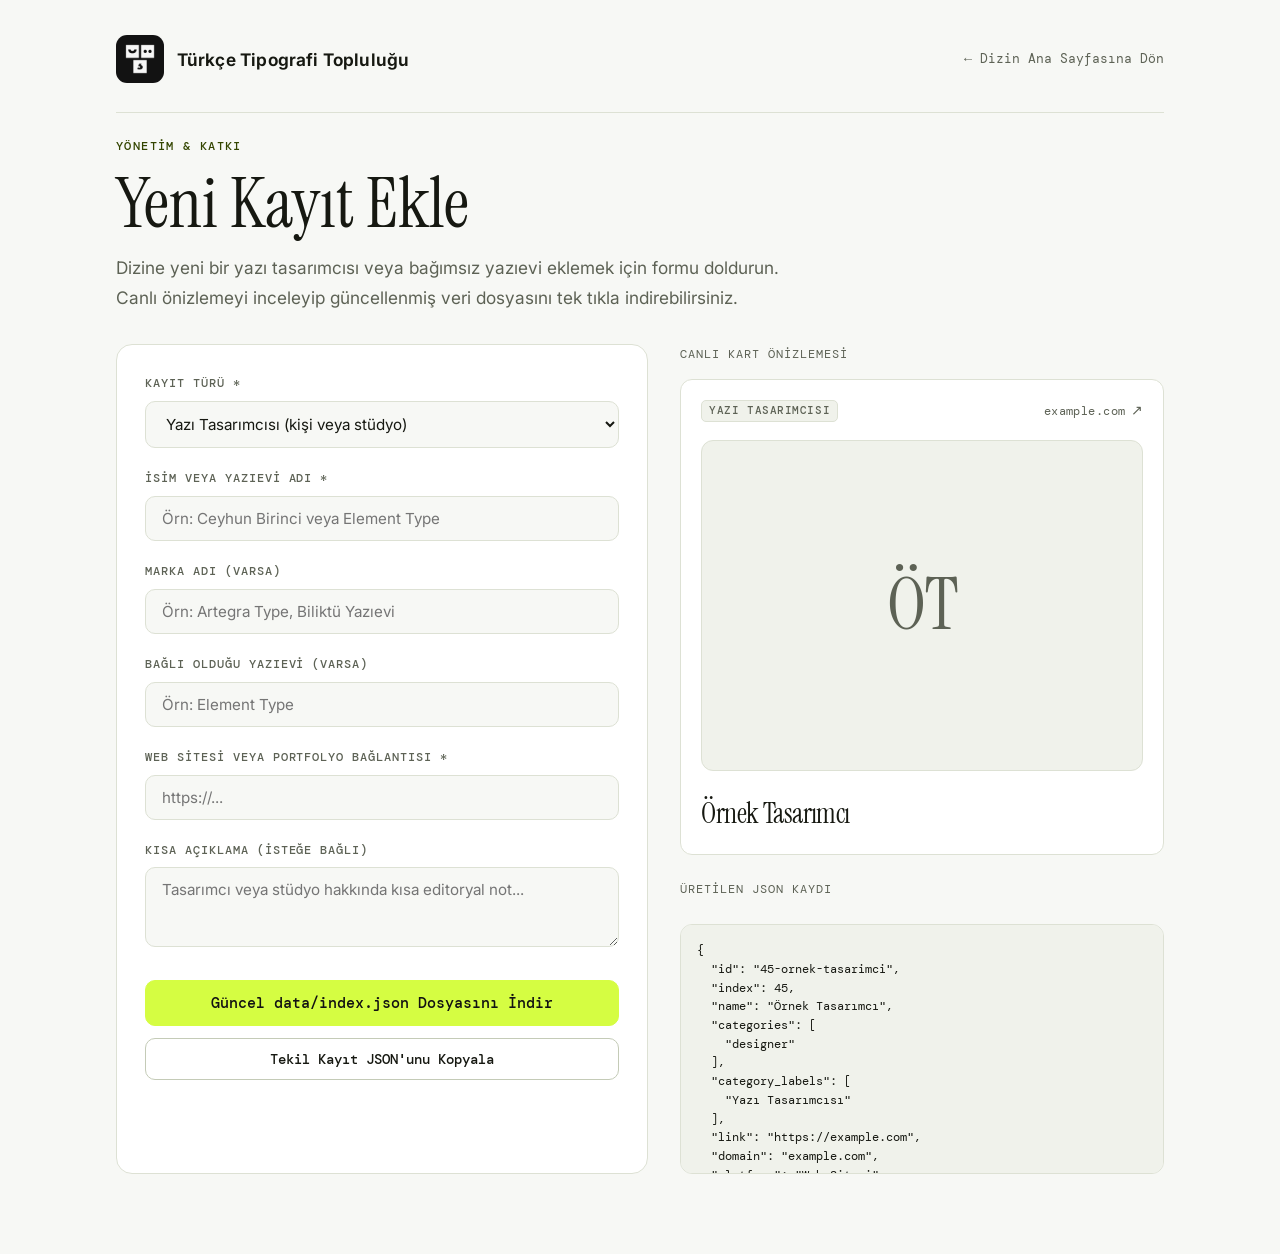
==== ekle.html @ 15966f20 "perf: google fonts @import kaldırılıp html head içine paralel link stylesheet olarak eklendi" ====
<!DOCTYPE html>
<html lang="tr">
<head>
  <meta charset="utf-8">
  <meta name="viewport" content="width=device-width, initial-scale=1">
  <title>Yeni Kayıt Ekle — Yazı Tasarımcıları ve Yazıevleri</title>
  <link rel="icon" type="image/png" href="logo.png">
  <link rel="preconnect" href="https://fonts.googleapis.com">
  <link rel="preconnect" href="https://fonts.gstatic.com" crossorigin>
  <link rel="stylesheet" href="https://fonts.googleapis.com/css2?family=DM+Mono:ital,wght@0,300;0,400;0,500;1,400&family=Instrument+Serif:ital@0;1&family=Inter:wght@400;500;600;700&display=swap">
  <link rel="stylesheet" href="style.css">

  <script>
    (() => {
      const savedTheme = localStorage.getItem('tipografi-index-theme') || localStorage.getItem('tipografi-archive-theme');
      const systemTheme = window.matchMedia('(prefers-color-scheme: dark)').matches ? 'dark' : 'light';
      document.documentElement.setAttribute('data-theme', savedTheme || systemTheme);
    })();
  </script>

  <style>
    .admin-grid {
      display: grid;
      grid-template-columns: 1.1fr 1fr;
      gap: 2rem;
      margin-top: 1.5rem;
    }
    .admin-form-card {
      border: 1px solid var(--line);
      border-radius: 16px;
      background: var(--surface);
      padding: 1.75rem;
    }
    .admin-form-group {
      margin-bottom: 1.25rem;
    }
    .admin-form-group label {
      display: block;
      font-family: "DM Mono", monospace;
      font-size: .76rem;
      color: var(--muted);
      text-transform: uppercase;
      letter-spacing: .08em;
      margin-bottom: .45rem;
      font-weight: 500;
    }
    .admin-input, .admin-textarea, .admin-select {
      width: 100%;
      border: 1px solid var(--line);
      border-radius: 10px;
      background: var(--paper);
      color: var(--ink);
      font-family: inherit;
      font-size: .95rem;
      padding: .75rem 1rem;
      outline: none;
      transition: border-color 140ms ease;
    }
    .admin-input:focus, .admin-textarea:focus, .admin-select:focus {
      border: 2px solid var(--focus);
    }
    .admin-textarea {
      resize: vertical;
      min-height: 80px;
    }
    .admin-btn-group {
      display: flex;
      flex-direction: column;
      gap: .75rem;
      margin-top: 1.5rem;
    }
    .admin-btn-primary {
      height: 46px;
      border: 1px solid var(--accent);
      border-radius: 10px;
      background: var(--accent);
      color: var(--on-accent);
      font-family: "DM Mono", monospace;
      font-size: .92rem;
      font-weight: 500;
      cursor: pointer;
      transition: background-color 120ms ease;
      display: inline-flex;
      align-items: center;
      justify-content: center;
      gap: .5rem;
    }
    .admin-btn-primary:hover {
      background: var(--accent-hover);
    }
    .admin-btn-secondary {
      height: 42px;
      border: 1px solid var(--line-strong);
      border-radius: 10px;
      background: var(--surface);
      color: var(--ink);
      font-family: "DM Mono", monospace;
      font-size: .86rem;
      font-weight: 500;
      cursor: pointer;
      display: inline-flex;
      align-items: center;
      justify-content: center;
      gap: .5rem;
      transition: background-color 120ms ease, border-color 120ms ease;
    }
    .admin-btn-secondary:hover {
      background: var(--surface-subtle);
      border-color: var(--focus);
    }
    .preview-wrapper {
      position: sticky;
      top: 2rem;
    }
    .preview-header {
      font-family: "DM Mono", monospace;
      font-size: .78rem;
      color: var(--muted);
      letter-spacing: .08em;
      text-transform: uppercase;
      margin-bottom: .85rem;
    }
    .json-output-box {
      margin-top: 1.5rem;
      border: 1px solid var(--line);
      border-radius: 12px;
      background: var(--surface-subtle);
      padding: 1rem;
      font-family: "DM Mono", monospace;
      font-size: .78rem;
      line-height: 1.5;
      overflow-x: auto;
      max-height: 250px;
      white-space: pre;
    }
    .notification {
      padding: .75rem 1rem;
      border-radius: 10px;
      background: var(--info-bg);
      color: var(--info-ink);
      font-family: "DM Mono", monospace;
      font-size: .82rem;
      margin-top: 1rem;
      display: none;
    }
    .admin-error-tip {
      color: var(--danger);
      background: var(--danger-bg);
      border: 1px solid var(--danger-border);
      border-radius: 8px;
      padding: .65rem .85rem;
      font-family: "Inter", sans-serif;
      font-size: .84rem;
      line-height: 1.5;
      margin-top: .5rem;
      display: none;
    }
    @media (max-width: 820px) {
      .admin-grid {
        grid-template-columns: 1fr;
      }
      .preview-wrapper {
        position: static;
      }
    }
  </style>
</head>
<body>
  <div class="archive-container">
    <!-- Header -->
    <header class="archive-brand-header">
      <div class="brand-identity">
        <a href="./" class="brand-logo-link">
          <img class="brand-logo" src="logo.png" alt="Logo" width="48" height="48">
        </a>
        <div>
          <div class="brand-name">Türkçe Tipografi Topluluğu</div>
        </div>
      </div>
      <nav class="brand-links">
        <a href="./">← Dizin Ana Sayfasına Dön</a>
      </nav>
    </header>

    <hr class="hero-rule">

    <main>
      <header class="hero-header">
        <span class="hero-eyebrow">YÖNETİM &amp; KATKI</span>
        <h1>Yeni Kayıt Ekle</h1>
        <p class="hero-copy">
          Dizine yeni bir yazı tasarımcısı veya bağımsız yazıevi eklemek için formu doldurun. Canlı önizlemeyi inceleyip güncellenmiş veri dosyasını tek tıkla indirebilirsiniz.
        </p>
      </header>

      <div class="admin-grid">
        <!-- Form -->
        <div class="admin-form-card">
          <form id="add-form" onsubmit="event.preventDefault();">
            <div class="admin-form-group">
              <label for="f-category">Kayıt Türü *</label>
              <select id="f-category" class="admin-select">
                <option value="designer" selected>Yazı Tasarımcısı (kişi veya stüdyo)</option>
                <option value="foundry">Yazıevi (en az iki kişilik kurumsal yapı)</option>
              </select>
            </div>

            <div class="admin-form-group">
              <label for="f-name">İsim veya Yazıevi Adı *</label>
              <input type="text" id="f-name" class="admin-input" placeholder="Örn: Ceyhun Birinci veya Element Type" required>
            </div>

            <!-- Yazı Tasarımcısı Özel Alanları -->
            <div id="designer-fields">
              <div class="admin-form-group">
                <label for="f-brand">Marka Adı (varsa)</label>
                <input type="text" id="f-brand" class="admin-input" placeholder="Örn: Artegra Type, Biliktü Yazıevi">
              </div>

              <div class="admin-form-group">
                <label for="f-affiliation">Bağlı Olduğu Yazıevi (varsa)</label>
                <input type="text" id="f-affiliation" class="admin-input" placeholder="Örn: Element Type">
              </div>
            </div>

            <!-- Yazıevi Özel Alanları -->
            <div id="foundry-fields" style="display: none;">
              <div class="admin-form-group">
                <label for="f-members">Üyeler (virgülle ayırın, en az 2 kişi) *</label>
                <input type="text" id="f-members" class="admin-input" placeholder="Örn: İbrahim Kaçtıoğlu, Doğukan Karapınar">
                <div id="members-error" class="admin-error-tip">
                  ⚠ Tek kişilik bir çalışma markası yazıevi sayılmaz. Tür olarak Yazı Tasarımcısı seçip markayı marka alanına yazın.
                </div>
              </div>
            </div>

            <div class="admin-form-group">
              <label for="f-link">Web Sitesi veya Portfolyo Bağlantısı *</label>
              <input type="url" id="f-link" class="admin-input" placeholder="https://..." required>
            </div>

            <div class="admin-form-group">
              <label for="f-desc">Kısa Açıklama (İsteğe bağlı)</label>
              <textarea id="f-desc" class="admin-textarea" placeholder="Tasarımcı veya stüdyo hakkında kısa editoryal not..."></textarea>
            </div>

            <div class="admin-btn-group">
              <button type="button" id="btn-download-json" class="admin-btn-primary">
                <span>Güncel data/index.json Dosyasını İndir</span>
              </button>
              <button type="button" id="btn-copy-entry" class="admin-btn-secondary">
                <span>Tekil Kayıt JSON'unu Kopyala</span>
              </button>
            </div>

            <div id="notif" class="notification"></div>
          </form>
        </div>

        <!-- Live Preview -->
        <div class="preview-wrapper">
          <div class="preview-header">Canlı Kart Önizlemesi</div>
          <div id="card-preview">
            <!-- Dynamic Preview Card -->
          </div>

          <div class="preview-header" style="margin-top: 1.5rem;">Üretilen JSON Kaydı</div>
          <div id="json-preview" class="json-output-box"></div>
        </div>
      </div>
    </main>
  </div>

  <script>
    let existingData = null;

    async function init() {
      try {
        const res = await fetch('./data/index.json');
        if (res.ok) existingData = await res.json();
      } catch (e) {
        console.warn('data/index.json yerel yüklenemedi:', e);
      }
      handleTypeChange();
      updatePreview();
    }

    function handleTypeChange() {
      const type = document.getElementById('f-category').value;
      const designerFields = document.getElementById('designer-fields');
      const foundryFields = document.getElementById('foundry-fields');

      if (type === 'foundry') {
        designerFields.style.display = 'none';
        foundryFields.style.display = 'block';
      } else {
        designerFields.style.display = 'block';
        foundryFields.style.display = 'none';
      }
    }

    function getMonogram(name) {
      if (!name) return "TT";
      const parts = name.replace(/\(.*?\)/g, "").trim().split(/\s+/).filter(Boolean);
      if (parts.length >= 2) {
        return (parts[0][0] + parts[parts.length - 1][0]).toLocaleUpperCase("tr-TR");
      }
      return name.slice(0, 2).toLocaleUpperCase("tr-TR");
    }

    function detectPlatform(url) {
      if (!url) return "Web Sitesi";
      const u = url.toLowerCase();
      if (u.includes("myfonts.com")) return "MyFonts";
      if (u.includes("behance.net")) return "Behance";
      if (u.includes("creativemarket.com")) return "Creative Market";
      if (u.includes("fonts.google.com")) return "Google Fonts";
      if (u.includes("gmk.org.tr")) return "GMK Sergi";
      return "Web Sitesi";
    }

    function getDomain(url) {
      try {
        const u = new URL(url.startsWith('http') ? url : 'https://' + url);
        return u.hostname.replace('www.', '');
      } catch (e) {
        return url || '';
      }
    }

    function slugify(text) {
      const trMap = { "ı": "i", "İ": "i", "ğ": "g", "Ğ": "g", "ü": "u", "Ü": "u", "ş": "s", "Ş": "s", "ö": "o", "Ö": "o", "ç": "c", "Ç": "c" };
      let t = text || "";
      for (const [k, v] of Object.entries(trMap)) t = t.replaceAll(k, v);
      return t.toLowerCase().trim().replace(/[^a-z0-9]+/g, "-").replace(/^-+|-+$/g, "");
    }

    function buildCurrentEntry() {
      const name = document.getElementById('f-name').value.trim() || "Örnek Tasarımcı";
      const link = document.getElementById('f-link').value.trim() || "https://example.com";
      const catVal = document.getElementById('f-category').value;
      const desc = document.getElementById('f-desc').value.trim();

      const isFoundry = (catVal === "foundry");
      let brand = null;
      let members = null;
      let affiliation = null;

      const membersErrorEl = document.getElementById('members-error');

      if (isFoundry) {
        const rawMembers = document.getElementById('f-members').value;
        const membersList = rawMembers.split(',').map(m => m.trim()).filter(Boolean);
        if (membersList.length >= 2) {
          members = membersList;
          if (membersErrorEl) membersErrorEl.style.display = 'none';
        } else {
          members = membersList.length > 0 ? membersList : ["Kurucu 1", "Kurucu 2"];
          if (membersErrorEl && rawMembers.trim()) {
            membersErrorEl.style.display = 'block';
          } else if (membersErrorEl) {
            membersErrorEl.style.display = 'none';
          }
        }
      } else {
        if (membersErrorEl) membersErrorEl.style.display = 'none';
        const brandVal = document.getElementById('f-brand').value.trim();
        const affVal = document.getElementById('f-affiliation').value.trim();
        brand = brandVal || null;
        affiliation = affVal || null;
      }

      const maxIndex = existingData && existingData.items && existingData.items.length > 0
        ? Math.max(...existingData.items.map(it => it.index || 0))
        : 44;
      const nextIndex = maxIndex + 1;
      const slug = slugify(name);

      return {
        id: `${String(nextIndex).padStart(2, '0')}-${slug}`,
        index: nextIndex,
        name: name,
        categories: isFoundry ? ["foundry"] : ["designer"],
        category_labels: isFoundry ? ["Yazıevi"] : ["Yazı Tasarımcısı"],
        link: link.startsWith('http') ? link : (link ? 'https://' + link : ''),
        domain: getDomain(link),
        platform: detectPlatform(link),
        description: desc,
        image: null,
        dropmark_id: null,
        brand: brand,
        members: members,
        affiliation: affiliation
      };
    }

    function updatePreview() {
      const entry = buildCurrentEntry();
      const monogram = getMonogram(entry.name);

      const isFoundry = entry.categories && entry.categories.includes("foundry");
      const badgeHtml = isFoundry
        ? `<span class="badge badge-foundry">Yazıevi</span>`
        : `<span class="badge badge-designer">Yazı Tasarımcısı</span>`;

      let identityLineHtml = '';
      if (isFoundry && Array.isArray(entry.members) && entry.members.length > 0) {
        identityLineHtml = `
          <div class="identity-line">
            <span class="identity-label">Ekip</span>
            <span class="identity-val">${entry.members.join(' · ')}</span>
          </div>
        `;
      } else if (entry.brand) {
        identityLineHtml = `
          <div class="identity-line">
            <span class="identity-label">Marka</span>
            <span class="identity-val">${entry.brand}</span>
          </div>
        `;
      } else if (entry.affiliation) {
        identityLineHtml = `
          <div class="identity-line">
            <span class="identity-label">Yazıevi</span>
            <span class="identity-val">${entry.affiliation}</span>
          </div>
        `;
      }

      document.getElementById('card-preview').innerHTML = `
        <article class="vitrin-item" style="border: 1px solid var(--line); border-radius: 12px; padding: 1.25rem; background: var(--surface);">
          <div class="vitrin-meta">
            <div class="vitrin-badges">${badgeHtml}</div>
            <div class="vitrin-domain">
              <span>${entry.domain}</span>
              <span class="arrow-icon">↗</span>
            </div>
          </div>
          <div class="vitrin-media no-img" style="aspect-ratio: 4/3; margin: .5rem 0;">
            <span class="vitrin-fallback" style="display:flex;">${monogram}</span>
          </div>
          <h3 class="vitrin-title" style="margin: .5rem 0 .25rem;">
            <a class="vitrin-card-link" href="${entry.link}" target="_blank" rel="noopener noreferrer">${entry.name}</a>
          </h3>
          ${identityLineHtml}
        </article>
      `;

      document.getElementById('json-preview').textContent = JSON.stringify(entry, null, 2);
    }

    // Event listeners
    document.getElementById('f-category').addEventListener('change', () => {
      handleTypeChange();
      updatePreview();
    });

    ['f-name', 'f-brand', 'f-affiliation', 'f-members', 'f-link', 'f-desc'].forEach(id => {
      const el = document.getElementById(id);
      if (el) {
        el.addEventListener('input', updatePreview);
        el.addEventListener('change', updatePreview);
      }
    });

    // Copy single JSON
    document.getElementById('btn-copy-entry').addEventListener('click', () => {
      const entry = buildCurrentEntry();
      navigator.clipboard.writeText(JSON.stringify(entry, null, 2)).then(() => {
        showNotif("✓ Tekil JSON kaydı panoya kopyalandı!");
      });
    });

    // Download updated data/index.json
    document.getElementById('btn-download-json').addEventListener('click', () => {
      const newEntry = buildCurrentEntry();
      let fullData = existingData ? JSON.parse(JSON.stringify(existingData)) : {
        title: "Yazı Tasarımcıları ve Yazıevleri — Türkiye",
        subtitle: "Türkiye'den yazı tasarımcılarını, bağımsız yazıevlerini ve özgün yazı tasarımı üreticilerini bir araya getiren açık bir dizin.",
        updated_at: new Date().toISOString().slice(0, 10),
        total_count: 0,
        designers_count: 0,
        foundries_count: 0,
        items: []
      };

      fullData.items.push(newEntry);
      fullData.total_count = fullData.items.length;
      fullData.designers_count = fullData.items.filter(it => it.categories && it.categories.includes('designer')).length;
      fullData.foundries_count = fullData.items.filter(it => it.categories && it.categories.includes('foundry')).length;
      fullData.updated_at = new Date().toISOString().slice(0, 10);

      const blob = new Blob([JSON.stringify(fullData, null, 2)], { type: "application/json" });
      const a = document.createElement("a");
      a.href = URL.createObjectURL(blob);
      a.download = "index.json";
      document.body.appendChild(a);
      a.click();
      document.body.removeChild(a);

      showNotif("✓ 'index.json' indirildi! Dosyayı projedeki 'data/' klasörünün içine taşıyın ve GitHub Desktop'tan Push edin.");
    });

    function showNotif(msg) {
      const el = document.getElementById('notif');
      el.textContent = msg;
      el.style.display = 'block';
      setTimeout(() => { el.style.display = 'none'; }, 6000);
    }

    init();
  </script>
</body>
</html>
---- style.css ----
/* ==========================================================================
   1. Brand Layer: Tokens & Color Schemes (LOCKED)
   ========================================================================== */

:root {
  --scheme: light;
  --sticky-offset: 0px;
  --paper: #F7F8F5;
  --surface: #FFFFFF;
  --surface-subtle: #F0F2EB;
  --ink: #161811;
  --muted: #5D6255;
  --placeholder: #5D6255;
  --line: #DDE1D4;
  --line-strong: #C4CBB7;
  --accent: #D5FD42;
  --accent-hover: #C7EE35;
  --accent-soft: #EFF8CF;
  --accent-soft-ink: #334500;
  --link: #334500;
  --link-hover: #243400;
  --on-accent: #121212;
  --focus: #334500;
  --focus-ring: #334500;
  --info-bg: #EFF8CF;
  --info-ink: #161811;
  --success: #245C37;
  --success-bg: #EAF4E4;
  --success-border: #C5D8B8;
  --danger: #8A261E;
  --danger-bg: #FBEDEA;
  --danger-border: #E6C1BA;
  --disabled-bg: #ECEEE7;
  --disabled-ink: #5D6255;
}

:root[data-theme="dark"] {
  --scheme: dark;
  --paper: #121212;
  --surface: #1B1B1B;
  --surface-subtle: #252525;
  --ink: #F5F5F0;
  --muted: #A3A3A3;
  --placeholder: #A3A3A3;
  --line: #333333;
  --line-strong: #4A4A4A;
  --accent: #D5FD42;
  --accent-hover: #C7EE35;
  --accent-soft: #30391A;
  --accent-soft-ink: #D5FD42;
  --link: #D5FD42;
  --link-hover: #C7EE35;
  --on-accent: #121212;
  --focus: #D5FD42;
  --focus-ring: #D5FD42;
  --info-bg: #202619;
  --info-ink: #F5F5F0;
  --success: #B5E48A;
  --success-bg: #25331B;
  --success-border: #455C2A;
  --danger: #FFAAA3;
  --danger-bg: #3A211F;
  --danger-border: #70403C;
  --disabled-bg: #262626;
  --disabled-ink: #A3A3A3;
}

*, *::before, *::after {
  box-sizing: border-box;
}

html {
  color-scheme: var(--scheme);
  scroll-behavior: smooth;
}

body {
  margin: 0;
  padding: 0;
  background: var(--paper);
  color: var(--ink);
  font-family: "Inter", -apple-system, BlinkMacSystemFont, "Segoe UI", Roboto, sans-serif;
  line-height: 1.7;
  -webkit-font-smoothing: antialiased;
}

/* Base Container (default / ekle.html) */
.archive-container {
  max-width: 1120px;
  margin: 0 auto;
  padding: 2.2rem 2.25rem 5rem;
}

/* Expanded Container for Directory Site (1320px) */
body.page-dizin .archive-container {
  max-width: 1320px;
  padding: 2rem 2rem 5rem;
}

/* Typography Defaults */
h1, h2, h3, h4 {
  color: var(--ink);
  font-family: "Instrument Serif", Georgia, serif;
  font-weight: 400;
  letter-spacing: -0.02em;
  font-variant-ligatures: common-ligatures contextual;
  -webkit-font-variant-ligatures: common-ligatures contextual;
  font-feature-settings: "liga" 1, "dlig" 1, "locl" 0;
  -webkit-font-feature-settings: "liga" 1, "dlig" 1, "locl" 0;
}

p {
  margin: 0 0 1rem;
  color: var(--ink);
  line-height: 1.7;
}

a {
  color: var(--link);
  text-decoration: underline;
  text-underline-offset: 3px;
  transition: color 140ms ease;
}

a:hover {
  color: var(--link-hover);
}

a:focus-visible, button:focus-visible, input:focus-visible, select:focus-visible {
  outline: 2px solid var(--focus);
  outline-offset: 2px;
}

/* Accessible Skip Links */
.skip-links {
  position: absolute;
  top: 1rem;
  left: 1rem;
  z-index: 1000;
  display: flex;
  gap: .5rem;
  pointer-events: none;
}

.skip-link {
  position: absolute;
  top: -200px;
  left: 0;
  pointer-events: auto;
  padding: .6rem 1.2rem;
  background: var(--ink);
  color: var(--paper);
  font-family: "DM Mono", monospace;
  font-size: .88rem;
  font-weight: 500;
  text-decoration: none;
  border-radius: 8px;
  white-space: nowrap;
  box-shadow: 0 4px 12px rgba(0, 0, 0, .15);
}

.skip-link:focus,
.skip-link:focus-visible,
.skip-links:focus-within .skip-link {
  position: static;
}

.skip-link:focus,
.skip-link:focus-visible {
  outline: 2px solid var(--focus);
  outline-offset: 2px;
}

/* Search Highlights */
mark.search-hit {
  border-radius: 3px;
  background: var(--accent-soft);
  color: var(--accent-soft-ink);
  padding: 0 .12em;
}

/* Divider */
.hero-rule {
  border: 0;
  border-top: 1px solid var(--line);
  margin: 1.5rem 0;
}

/* ==========================================================================
   2. Shared Brand Header & Footer
   ========================================================================== */

.archive-brand-header {
  display: flex;
  align-items: center;
  justify-content: space-between;
  gap: 1.25rem;
  min-height: 48px;
  margin-bottom: .5rem;
}

.brand-identity {
  display: flex;
  align-items: center;
  gap: .8rem;
  min-width: 0;
}

.brand-logo-link {
  display: block;
  text-decoration: none;
}

.brand-logo {
  display: block;
  flex: 0 0 48px;
  width: 48px;
  height: 48px;
  border-radius: 11px;
  background: var(--surface-subtle);
  object-fit: cover;
  transition: opacity 140ms ease;
}

.brand-logo:hover {
  opacity: .88;
}

.brand-name {
  font-size: 1.08rem;
  font-weight: 650;
  letter-spacing: .01em;
  color: var(--ink);
}

.brand-links {
  display: flex;
  align-items: center;
  gap: .5rem;
  color: var(--muted);
  font-family: "DM Mono", monospace;
  font-size: .84rem;
  white-space: nowrap;
}

.brand-links a {
  text-decoration: none;
  color: var(--muted);
}

.brand-links a:hover {
  color: var(--link);
}

.theme-toggle-btn {
  display: grid;
  place-items: center;
  width: 40px;
  height: 40px;
  padding: 0;
  border: 0;
  border-radius: 50%;
  background: transparent;
  color: var(--link);
  cursor: pointer;
  transition: background-color 150ms ease;
}

.theme-toggle-btn:hover {
  background: var(--surface-subtle);
}

.theme-toggle-btn svg {
  width: 20px;
  height: 20px;
  stroke: currentColor;
}

/* Footer */
.archive-footer {
  font-family: "DM Mono", monospace;
  margin-top: 3rem;
  border-top: 1px solid var(--line);
  padding: 1.25rem 0 .2rem;
  color: var(--muted);
  font-size: .82rem;
  line-height: 1.55;
}

.footer-content {
  display: flex;
  flex-direction: column;
  gap: .5rem;
}

.footer-top-row {
  display: flex;
  align-items: center;
  justify-content: space-between;
  gap: 1rem 1.5rem;
}

.footer-name {
  color: var(--ink);
  font-weight: 500;
}

.footer-bottom-row {
  display: flex;
  align-items: baseline;
  justify-content: space-between;
  gap: 1rem 1.5rem;
  flex-wrap: wrap;
}

.footer-credit {
  color: var(--muted);
  font-size: .78rem;
  line-height: 1.5;
}

.footer-credit a {
  color: var(--muted);
  text-decoration: none;
}

.footer-credit a:hover {
  color: var(--link);
  text-decoration: underline;
}

.footer-actions {
  display: flex;
  align-items: baseline;
  justify-content: flex-end;
  gap: .5rem;
  font-size: .78rem;
  line-height: 1.5;
}

.footer-actions a {
  font-family: "DM Mono", monospace;
  color: var(--link);
  font-size: .78rem;
  font-weight: 400;
  text-decoration: none;
}

.footer-actions a:hover {
  text-decoration: underline;
}

.footer-actions span {
  color: var(--muted);
  font-size: .78rem;
}

.footer-social {
  display: flex;
  align-items: center;
  gap: .85rem;
}

.footer-social a {
  display: inline-flex;
  width: 1.2rem;
  height: 1.2rem;
  align-items: center;
  justify-content: center;
  color: var(--muted);
  border-radius: 4px;
  text-decoration: none;
  transition: color 120ms ease;
}

.footer-social a:hover {
  color: var(--link);
}

.footer-social svg {
  display: block;
  width: 100%;
  height: 100%;
}

.footer-social .icon-fill {
  fill: currentColor;
}

.footer-social .icon-stroke {
  fill: none;
  stroke: currentColor;
  stroke-linecap: round;
  stroke-linejoin: round;
  stroke-width: 2;
}

/* ==========================================================================
   3. Directory Product Layer: Compact Hero (Künye)
   ========================================================================== */

.dizin-hero {
  display: flex;
  flex-direction: column;
  margin: .4rem 0 1.8rem;
}

.dizin-hero-top {
  display: flex;
  align-items: flex-end;
  justify-content: space-between;
  gap: 2rem;
}

.dizin-hero-title-area {
  max-width: 820px;
}

.dizin-hero-action-area {
  flex-shrink: 0;
  display: flex;
  align-items: flex-end;
}

.hero-eyebrow {
  font-family: "DM Mono", monospace;
  color: var(--muted);
  font-size: .72rem;
  font-weight: 500;
  letter-spacing: .12em;
  text-transform: uppercase;
  display: block;
  margin-bottom: .5rem;
}

.dizin-h1 {
  font-size: clamp(2.2rem, 4.2vw, 3.6rem);
  line-height: 1.05;
  margin: 0;
  letter-spacing: normal;
}

.dizin-h1 .title-line1 {
  display: block;
}

.dizin-h1 .title-line2 {
  display: inline-block;
  color: var(--ink);
}

.dizin-hero-bottom {
  display: flex;
  align-items: last baseline;
  justify-content: space-between;
  gap: 2rem;
  margin-top: .7rem;
}

.dizin-hero-copy {
  max-width: 60ch;
  margin: 0;
  color: var(--muted);
  font-size: 1.02rem;
  line-height: 1.65;
}

.hero-cta-btn {
  display: inline-flex;
  align-items: center;
  gap: .45rem;
  height: 44px;
  padding: 0 1.35rem;
  border: 1px solid var(--accent);
  border-radius: 12px;
  background: var(--accent);
  color: var(--on-accent);
  font-family: "DM Mono", monospace;
  font-size: .88rem;
  font-weight: 500;
  letter-spacing: .02em;
  text-decoration: none;
  cursor: pointer;
  white-space: nowrap;
  transition: background-color 140ms ease, border-color 140ms ease;
  user-select: none;
}

.hero-cta-btn:hover {
  background: var(--accent-hover);
  border-color: var(--accent-hover);
  color: var(--on-accent);
}

.hero-cta-btn .cta-arrow {
  font-size: .95rem;
  line-height: 1;
}

.hero-updated-at {
  font-family: "DM Mono", monospace;
  font-size: .76rem;
  line-height: 1.65;
  color: var(--muted);
  letter-spacing: .03em;
  white-space: nowrap;
  flex-shrink: 0;
}

/* ==========================================================================
   4. Sticky Toolbar & Segmented Controls
   ========================================================================== */

.dizin-toolbar-wrapper {
  position: sticky;
  top: 0;
  z-index: 45;
  background: var(--paper);
  transition: border-color 140ms ease, box-shadow 140ms ease;
  margin: 0 0 1.25rem;
}

.dizin-toolbar-wrapper.is-stuck {
  border-bottom: 1px solid var(--line);
}

.dizin-toolbar {
  width: 100%;
}

.toolbar-inner {
  display: flex;
  align-items: center;
  gap: .75rem;
  padding: .85rem 0;
}

/* Wide Search */
.toolbar-search {
  position: relative;
  flex: 1 1 320px;
  min-width: 180px;
  display: flex;
  align-items: center;
  height: 46px;
  border: 1px solid var(--line);
  border-radius: 12px;
  background: var(--surface);
  transition: border-color 140ms ease;
}

.toolbar-search:focus-within {
  border: 2px solid var(--focus);
}

.toolbar-search .search-icon {
  position: absolute;
  left: 14px;
  pointer-events: none;
  color: var(--muted);
}

.toolbar-search-input {
  width: 100%;
  height: 100%;
  border: 0;
  border-radius: 12px;
  background: transparent;
  color: var(--ink);
  font-family: inherit;
  font-size: .94rem;
  padding: 0 2.2rem 0 2.5rem;
  outline: none;
  scroll-margin-top: 16px;
}

.toolbar-search-input::placeholder {
  color: var(--placeholder);
  opacity: 1;
}

.toolbar-search-clear {
  position: absolute;
  right: 8px;
  display: none;
  align-items: center;
  justify-content: center;
  width: 26px;
  height: 26px;
  border: 0;
  border-radius: 50%;
  background: var(--surface-subtle);
  color: var(--muted);
  font-size: 1.1rem;
  cursor: pointer;
  line-height: 1;
}

.toolbar-search-clear:hover {
  color: var(--ink);
}

/* Segmented Category Control */
.segmented-control {
  display: inline-flex;
  align-items: center;
  padding: 3px;
  border: 1px solid var(--line);
  border-radius: 12px;
  background: var(--surface);
  gap: 2px;
  flex-shrink: 0;
}

.segment-btn {
  height: 38px;
  padding: 0 .9rem;
  border: 0;
  border-radius: 9px;
  background: transparent;
  color: var(--muted);
  font-family: "DM Mono", monospace;
  font-size: .82rem;
  cursor: pointer;
  display: inline-flex;
  align-items: center;
  gap: .4rem;
  transition: background-color 140ms ease, color 140ms ease;
  user-select: none;
  white-space: nowrap;
}

.segment-btn:hover {
  color: var(--ink);
  background: var(--surface-subtle);
}

/* Active Segment uses --ink background and --paper text (NOT LIME) */
.segment-btn.active {
  background: var(--ink);
  color: var(--paper);
  font-weight: 500;
}

.seg-count {
  font-size: .74rem;
}

.seg-label-full {
  display: inline;
}

.seg-label-short {
  display: none;
}

/* Sort Dropdown */
.toolbar-sort {
  position: relative;
  height: 46px;
  border: 1px solid var(--line);
  border-radius: 12px;
  background: var(--surface);
  display: inline-flex;
  align-items: center;
  flex-shrink: 0;
  transition: border-color 140ms ease;
}

.toolbar-sort:focus-within {
  border: 2px solid var(--focus);
}

.toolbar-sort-select {
  height: 100%;
  border: 0;
  border-radius: 12px;
  background: transparent;
  color: var(--ink);
  font-family: "DM Mono", monospace;
  font-size: .82rem;
  padding: 0 2rem 0 .95rem;
  appearance: none;
  -webkit-appearance: none;
  outline: none;
  cursor: pointer;
}

.sort-chevron {
  position: absolute;
  right: 10px;
  top: 50%;
  transform: translateY(-50%);
  pointer-events: none;
  color: var(--muted);
  display: flex;
  align-items: center;
}

/* View Switcher */
.toolbar-view {
  display: inline-flex;
  align-items: center;
  border: 1px solid var(--line);
  border-radius: 12px;
  background: var(--surface);
  padding: 3px;
  gap: 2px;
  flex-shrink: 0;
  height: 46px;
}

.view-btn {
  height: 38px;
  padding: 0 .75rem;
  border: 0;
  border-radius: 9px;
  background: transparent;
  color: var(--muted);
  font-family: "DM Mono", monospace;
  font-size: .8rem;
  cursor: pointer;
  display: inline-flex;
  align-items: center;
  gap: .35rem;
  transition: background-color 140ms ease, color 140ms ease;
  user-select: none;
}

.view-btn svg {
  stroke: currentColor;
}

.view-btn:hover {
  color: var(--ink);
}

.view-btn.active {
  background: var(--surface-subtle);
  color: var(--ink);
  font-weight: 500;
}

/* Mobile Letter Strip (Hidden on Desktop) */
.mobile-letter-strip {
  display: none;
  overflow-x: auto;
  -webkit-overflow-scrolling: touch;
  white-space: nowrap;
  gap: .3rem;
  padding: .4rem 0 .2rem;
  border-top: 1px solid var(--line);
}

.mobile-letter-strip::-webkit-scrollbar {
  display: none;
}

.strip-letter-btn {
  min-width: 28px;
  height: 28px;
  padding: 0 .4rem;
  border-radius: 6px;
  border: 1px solid var(--line);
  background: var(--surface);
  color: var(--muted);
  font-family: "DM Mono", monospace;
  font-size: .74rem;
  cursor: pointer;
  display: inline-flex;
  align-items: center;
  justify-content: center;
  transition: background-color 140ms ease, color 140ms ease;
}

.strip-letter-btn:hover {
  background: var(--surface-subtle);
  color: var(--ink);
}

.strip-letter-btn.active {
  background: var(--accent);
  color: var(--on-accent);
  border-color: var(--accent);
  font-weight: 700;
}

/* Sub-Bar: Result Summary & Overlap Notice */
.toolbar-sub-bar {
  display: flex;
  align-items: center;
  justify-content: space-between;
  gap: 1rem;
  padding: .35rem 0 .75rem;
  font-family: "DM Mono", monospace;
  font-size: .82rem;
  color: var(--muted);
  border-bottom: 1px solid var(--line);
  flex-wrap: wrap;
}

.result-summary strong {
  color: var(--ink);
  font-weight: 600;
}

/* ==========================================================================
   5. Directory Layout: Sticky Rail + Main Area
   ========================================================================== */

.dizin-body-wrapper {
  display: flex;
  align-items: flex-start;
  gap: 2.25rem;
  position: relative;
  margin-top: 1.5rem;
}

/* Sticky Letter Rail (>= 1100px) */
.letter-index-rail {
  flex: 0 0 36px;
  width: 36px;
  position: sticky;
  top: calc(var(--sticky-offset, 0px) + 16px);
  display: flex;
  flex-direction: column;
  align-items: center;
  gap: .25rem;
  z-index: 30;
  padding: .2rem 0;
  max-height: calc(100vh - var(--sticky-offset, 0px) - 32px);
  overflow-y: auto;
  scrollbar-width: none;
}

.letter-index-rail::-webkit-scrollbar {
  display: none;
}

.rail-letter-btn {
  width: 32px;
  height: 32px;
  border-radius: 50%;
  border: 0;
  background: transparent;
  color: var(--muted);
  font-family: "DM Mono", monospace;
  font-size: .78rem;
  font-weight: 500;
  cursor: pointer;
  display: flex;
  align-items: center;
  justify-content: center;
  transition: background-color 140ms ease, color 140ms ease;
  user-select: none;
}

.rail-letter-btn:hover {
  background: var(--surface-subtle);
  color: var(--ink);
}

/* Active letter gets lime circle */
.rail-letter-btn.active {
  background: var(--accent);
  color: var(--on-accent);
  font-weight: 700;
}

/* Main Directory Listing Area */
.dizin-main-area {
  flex: 1 1 auto;
  min-width: 0;
}

/* ==========================================================================
   6. Showcase View (Vitrin / Grid View)
   ========================================================================== */

.directory-container {
  scroll-margin-top: calc(var(--sticky-offset, 0px) + 16px);
  outline: none;
}

.directory-container.view-grid {
  display: grid;
  grid-template-columns: repeat(3, minmax(0, 1fr));
  gap: 2.5rem 1.65rem;
}

/* Letter Group Structure for Accessibility */
.letter-group {
  display: contents;
}

.letter-group-list {
  display: contents;
  list-style: none;
  margin: 0;
  padding: 0;
}

/* Letter Separator Card (occupies 1 grid cell, always starts on column 1) */
.letter-separator-card {
  grid-column: 1;
  aspect-ratio: 4 / 3;
  width: 100%;
  border: 1px solid var(--line);
  border-radius: 12px;
  background: var(--surface-subtle);
  display: flex;
  flex-direction: column;
  align-items: center;
  justify-content: center;
  text-align: center;
  padding: 1.5rem;
  user-select: none;
  scroll-margin-top: calc(var(--sticky-offset, 0px) + 16px);
}

.sep-letter {
  font-family: "Instrument Serif", Georgia, serif;
  font-size: 6.2rem;
  line-height: .88;
  margin: 0 0 .5rem;
  font-weight: 400;
  color: var(--ink);
}

.sep-count {
  font-family: "DM Mono", monospace;
  font-size: .78rem;
  color: var(--muted);
  text-transform: uppercase;
  letter-spacing: .08em;
}

/* Vitrin Item (Individual Showcase Unit on Paper) */
.vitrin-item {
  position: relative;
  display: flex;
  flex-direction: column;
  gap: .65rem;
  scroll-margin-top: calc(var(--sticky-offset, 0px) + 16px);
}

.vitrin-media {
  position: relative;
  aspect-ratio: 4 / 3;
  width: 100%;
  border: 1px solid var(--line);
  border-radius: 12px;
  background: var(--surface-subtle);
  overflow: hidden;
  transition: border-color 140ms ease;
}

.vitrin-media img {
  width: 100%;
  height: 100%;
  object-fit: cover;
  object-position: top;
  display: block;
  transition: transform 180ms ease;
}

.vitrin-item:hover .vitrin-media img {
  transform: scale(1.03);
}

.vitrin-item:hover .vitrin-media {
  border-color: var(--line-strong);
}

/* Fallback Monogram */
.vitrin-fallback {
  position: absolute;
  inset: 0;
  display: none;
  align-items: center;
  justify-content: center;
  font-family: "Instrument Serif", Georgia, serif;
  font-size: 4.5rem;
  color: var(--muted);
  user-select: none;
}

.vitrin-media.no-img img {
  display: none;
}

.vitrin-media.no-img .vitrin-fallback {
  display: flex;
}

/* Accessible focus ring on the image frame */
.vitrin-card-link:focus-visible ~ .vitrin-media,
.vitrin-item:has(.vitrin-card-link:focus-visible) .vitrin-media {
  outline: 2px solid var(--focus);
  outline-offset: 2px;
}

/* Vitrin Metadata Row */
.vitrin-meta {
  display: flex;
  align-items: center;
  justify-content: space-between;
  gap: .5rem;
  font-family: "DM Mono", monospace;
  font-size: .72rem;
  letter-spacing: .04em;
}

.vitrin-badges {
  display: flex;
  align-items: center;
  gap: .35rem;
  flex-wrap: wrap;
}

.badge {
  display: inline-block;
  font-family: "DM Mono", monospace;
  font-size: .68rem;
  font-weight: 500;
  letter-spacing: .05em;
  text-transform: uppercase;
  padding: .18rem .45rem;
  border-radius: 5px;
  line-height: 1.25;
}

.badge-designer {
  background: var(--surface-subtle);
  color: var(--muted);
  border: 1px solid var(--line);
}

.badge-foundry {
  background: var(--accent-soft);
  color: var(--accent-soft-ink);
  border: 1px solid transparent;
}

/* Title & Card-covering Link */
.vitrin-title {
  font-family: "Instrument Serif", Georgia, serif;
  font-size: 1.75rem;
  line-height: 1.15;
  margin: .1rem 0 0;
  font-weight: 400;
  color: var(--ink);
}

.vitrin-card-link {
  color: inherit;
  text-decoration: none;
}

/* Entire cell becomes clickable link */
.vitrin-card-link::after {
  content: "";
  position: absolute;
  inset: 0;
  z-index: 1;
}

.vitrin-item:hover .vitrin-title {
  color: var(--link);
  text-decoration: underline;
  text-underline-offset: 3px;
}

/* Identity Line (Ekip / Marka / Yazıevi) */
.identity-line {
  display: flex;
  align-items: baseline;
  gap: .45rem;
  line-height: 1.4;
  margin-top: -.25rem;
  flex-wrap: wrap;
}

.identity-label {
  font-family: "DM Mono", monospace;
  font-size: 0.68rem;
  text-transform: uppercase;
  letter-spacing: .08em;
  color: var(--muted);
  flex-shrink: 0;
}

.identity-val {
  font-family: "Inter", -apple-system, BlinkMacSystemFont, "Segoe UI", Roboto, sans-serif;
  font-size: 0.9rem;
  color: var(--ink);
  min-width: 0;
  overflow-wrap: anywhere;
}

.list-row-line2 .identity-line {
  margin-top: 0;
  display: inline-flex;
}

.vitrin-domain {
  font-family: "DM Mono", monospace;
  font-size: .74rem;
  color: var(--muted);
  display: flex;
  align-items: center;
  gap: .3rem;
  white-space: nowrap;
}

.vitrin-domain .arrow-icon {
  font-size: .85rem;
  line-height: 1;
  transition: transform 140ms ease;
}

.vitrin-item:hover .vitrin-domain .arrow-icon {
  transform: translate(2px, -2px);
  color: var(--link);
}

/* ==========================================================================
   7. List View (Dense Editorial Index Rows)
   ========================================================================== */

.directory-container.view-list {
  display: flex;
  flex-direction: column;
  gap: 0;
}

/* Full-width section header in list view */
.list-letter-header {
  display: flex;
  align-items: baseline;
  justify-content: space-between;
  padding: 1.75rem 0 .65rem;
  border-bottom: 2px solid var(--line-strong);
  margin-bottom: .25rem;
  scroll-margin-top: calc(var(--sticky-offset, 0px) + 16px);
}

.list-sep-letter {
  font-family: "Instrument Serif", Georgia, serif;
  font-size: 2.4rem;
  margin: 0;
  font-weight: 400;
  color: var(--ink);
}

.list-sep-count {
  font-family: "DM Mono", monospace;
  font-size: .8rem;
  color: var(--muted);
  text-transform: uppercase;
  letter-spacing: .06em;
}

/* Dizin List Row */
.dizin-list-row {
  position: relative;
  border-bottom: 1px solid var(--line);
  transition: background-color 140ms ease;
  scroll-margin-top: calc(var(--sticky-offset, 0px) + 16px);
  min-width: 0;
}

.list-row-link {
  display: flex;
  align-items: center;
  gap: 1.25rem;
  padding: .8rem .75rem;
  color: inherit;
  text-decoration: none;
  min-height: 64px;
  border-radius: 8px;
  min-width: 0;
}

.dizin-list-row:hover {
  background: var(--surface-subtle);
}

.dizin-list-row:hover .list-row-title {
  color: var(--link);
  text-decoration: underline;
  text-underline-offset: 3px;
}

.dizin-list-row:has(.list-row-link:focus-visible) {
  outline: 2px solid var(--focus);
  outline-offset: 2px;
}

.list-row-media {
  flex: 0 0 56px;
  width: 56px;
  height: 42px;
  aspect-ratio: 4 / 3;
  border: 1px solid var(--line);
  border-radius: 6px;
  overflow: hidden;
  background: var(--surface-subtle);
  position: relative;
}

.list-row-media img {
  width: 100%;
  height: 100%;
  object-fit: cover;
  object-position: top;
  display: block;
}

.list-row-media.no-img img {
  display: none;
}

.list-row-media .media-fallback {
  position: absolute;
  inset: 0;
  display: none;
  align-items: center;
  justify-content: center;
  font-family: "Instrument Serif", Georgia, serif;
  font-size: 1.3rem;
  color: var(--muted);
}

.list-row-media.no-img .media-fallback {
  display: flex;
}

.list-row-content {
  flex: 1 1 auto;
  display: flex;
  align-items: center;
  justify-content: space-between;
  gap: 1.25rem;
  min-width: 0;
}

.list-row-line1 {
  display: flex;
  align-items: center;
  gap: 1rem;
  flex: 1 1 auto;
  min-width: 0;
}

.list-row-title {
  font-family: "Instrument Serif", Georgia, serif;
  font-size: 1.38rem;
  line-height: 1.15;
  color: var(--ink);
  font-weight: 400;
  min-width: 0;
  overflow-wrap: anywhere;
}

.list-row-badges {
  flex: 0 0 auto;
  display: flex;
  align-items: center;
  gap: .35rem;
}

.list-row-line2 {
  display: flex;
  align-items: center;
  gap: 1.25rem;
  flex: 0 0 auto;
}

.list-row-sub {
  font-size: .84rem;
  color: var(--muted);
  white-space: nowrap;
  overflow: hidden;
  text-overflow: ellipsis;
  max-width: 180px;
}

.list-row-platform {
  flex: 0 0 auto;
  font-family: "DM Mono", monospace;
  font-size: .76rem;
  color: var(--muted);
  text-align: right;
  text-transform: uppercase;
}

.list-row-domain {
  flex: 0 0 auto;
  font-family: "DM Mono", monospace;
  font-size: .78rem;
  color: var(--link);
  text-align: right;
  display: flex;
  align-items: center;
  justify-content: flex-end;
  gap: .3rem;
}

.list-row-domain .arrow-icon {
  font-size: .85rem;
}

/* ==========================================================================
   8. Status & Empty State
   ========================================================================== */

.app-status {
  border: 1px solid var(--line);
  border-radius: 12px;
  background: var(--surface);
  color: var(--ink);
  padding: 3rem 1.5rem;
  text-align: center;
  margin: 1.5rem 0;
}

.empty-title {
  font-family: "Instrument Serif", Georgia, serif;
  font-size: 2.2rem;
  margin: 0 0 .5rem;
  color: var(--ink);
}

.empty-desc {
  color: var(--muted);
  font-size: .98rem;
  max-width: 480px;
  margin: 0 auto 1.5rem;
  line-height: 1.6;
}

.reset-filter-btn {
  display: inline-flex;
  align-items: center;
  justify-content: center;
  height: 42px;
  padding: 0 1.4rem;
  border: 1px solid var(--accent);
  border-radius: 10px;
  background: var(--accent);
  color: var(--on-accent);
  font-family: "DM Mono", monospace;
  font-size: .88rem;
  font-weight: 500;
  cursor: pointer;
  transition: background-color 140ms ease, border-color 140ms ease;
}

.reset-filter-btn:hover {
  background: var(--accent-hover);
  border-color: var(--accent-hover);
}

/* ==========================================================================
   9. ekle.html Compatibility Styles (Scoped so preview still works)
   ========================================================================== */

.index-card {
  border: 1px solid var(--line);
  border-radius: 16px;
  background: var(--surface);
  padding: 1.45rem;
  display: flex;
  flex-direction: column;
  justify-content: space-between;
}

.card-top {
  display: flex;
  align-items: flex-start;
  justify-content: space-between;
  gap: .75rem;
  margin-bottom: 1rem;
}

.card-badges {
  display: flex;
  align-items: center;
  flex-wrap: wrap;
  gap: .4rem;
}

.badge-platform {
  font-family: "DM Mono", monospace;
  font-size: .7rem;
  color: var(--muted);
  text-transform: uppercase;
}

.card-middle {
  display: flex;
  align-items: flex-start;
  justify-content: space-between;
  gap: 1.2rem;
  margin-bottom: 1.1rem;
}

.card-info {
  flex: 1 1 auto;
  min-width: 0;
}

.entry-title {
  margin: 0 0 .3rem;
  color: var(--ink);
  font-size: 1.65rem;
  line-height: 1.2;
}

.entry-description {
  font-size: .88rem;
  line-height: 1.65;
  color: var(--muted);
  margin: .4rem 0 0;
}

.card-media {
  flex: 0 0 100px;
  width: 100px;
  height: 100px;
  border-radius: 10px;
  border: 1px solid var(--line);
  background: var(--surface-subtle);
  overflow: hidden;
  display: flex;
  align-items: center;
  justify-content: center;
}

.card-media .media-fallback {
  font-family: "Instrument Serif", Georgia, serif;
  font-size: 1.9rem;
  color: var(--muted);
}

.card-bottom {
  border-top: 1px solid var(--line);
  padding-top: .85rem;
  display: flex;
  align-items: center;
  justify-content: space-between;
  font-family: "DM Mono", monospace;
  font-size: .82rem;
}

.entry-link-btn {
  color: var(--link);
  text-decoration: none;
  font-weight: 500;
}

.entry-domain {
  color: var(--muted);
  font-size: .78rem;
}

/* ==========================================================================
   10. Responsive Media Queries
   ========================================================================== */

/* 1100px: Toolbar stacks & becomes static, mobile strip is sticky at top, 2 cols */
@media (max-width: 1100px) {
  #dizin-toolbar-section.dizin-toolbar-wrapper {
    position: static;
    border-bottom: 0;
    margin-bottom: 0;
  }

  .toolbar-inner {
    flex-wrap: wrap;
    gap: .75rem;
  }

  .toolbar-search {
    flex: 1 1 100%;
    order: 1;
  }

  .segmented-control {
    order: 2;
    flex: 1 1 auto;
  }

  .toolbar-sort {
    order: 3;
  }

  .toolbar-view {
    order: 4;
  }

  .letter-index-rail {
    display: none !important;
  }

  .mobile-letter-strip {
    display: flex;
    position: sticky;
    top: 0;
    z-index: 40;
    background: var(--paper);
    border-bottom: 1px solid var(--line);
    border-top: 0;
    padding: .45rem 0;
    max-height: 56px;
    height: auto;
    margin-bottom: 1rem;
    align-items: center;
  }

  .dizin-body-wrapper {
    gap: 0;
  }

  .directory-container.view-grid {
    grid-template-columns: repeat(2, minmax(0, 1fr));
    gap: 2rem 1.25rem;
  }
}

/* 900px: 2-line list view */
@media (max-width: 900px) {
  .list-row-link {
    align-items: flex-start;
    gap: .75rem;
    padding: .65rem .5rem;
    min-height: auto;
  }

  .list-row-media {
    margin-top: 3px;
  }

  .list-row-content {
    flex-direction: column;
    align-items: stretch;
    gap: .25rem;
    min-width: 0;
    overflow-wrap: anywhere;
  }

  .list-row-line1 {
    display: flex;
    align-items: baseline;
    justify-content: space-between;
    gap: .5rem;
    flex-wrap: wrap;
    min-width: 0;
    overflow-wrap: anywhere;
  }

  .list-row-line1 .list-row-title {
    flex: 0 1 auto;
    min-width: 0;
    overflow-wrap: anywhere;
    word-break: break-word;
  }

  .list-row-line1 .list-row-badges {
    flex-shrink: 0;
    flex-wrap: wrap;
  }

  .list-row-line2 {
    display: flex;
    align-items: center;
    gap: .65rem;
    flex-wrap: wrap;
    font-size: .78rem;
    min-width: 0;
    overflow-wrap: anywhere;
  }

  .list-row-sub {
    max-width: none;
    white-space: normal;
  }
}

/* 760px: Tablet & Mobile Headings & Padding */
@media (max-width: 760px) {
  body.page-dizin .archive-container {
    padding: 1.25rem 1rem 3.5rem;
  }

  .archive-brand-header {
    flex-direction: column;
    align-items: flex-start;
    gap: .65rem;
    position: relative;
  }

  .theme-toggle-btn {
    position: absolute;
    top: 4px;
    right: 0;
  }

  .dizin-hero {
    margin-bottom: 1.5rem;
  }

  .dizin-hero-top {
    flex-direction: column;
    align-items: flex-start;
    gap: 1rem;
  }

  .dizin-hero-action-area {
    width: 100%;
  }

  .dizin-hero-bottom {
    flex-direction: column;
    align-items: flex-start;
    gap: .5rem;
  }

  .hero-cta-btn {
    width: 100%;
    justify-content: center;
  }

  .footer-content {
    gap: .75rem;
  }

  .footer-top-row {
    flex-direction: column;
    align-items: flex-start;
    gap: .5rem;
  }

  .footer-bottom-row {
    flex-direction: column;
    align-items: flex-start;
    gap: .5rem;
  }

  .footer-actions {
    justify-content: flex-start;
  }
}

/* 640px: 1 Column Grid & Compact Separator Header */
@media (max-width: 640px) {
  .directory-container.view-grid {
    grid-template-columns: 1fr;
    row-gap: 1.5rem;
  }

  .letter-separator-card {
    aspect-ratio: auto;
    min-height: auto;
    max-height: 56px;
    padding: .5rem 0;
    background: transparent;
    border: none;
    border-radius: 0;
    border-bottom: 1px solid var(--line);
    display: flex;
    flex-direction: row;
    justify-content: space-between;
    align-items: baseline;
  }

  .sep-letter {
    font-size: 2.6rem;
    line-height: 1;
    margin: 0;
  }

  .sep-count {
    font-size: .75rem;
    margin: 0;
  }
}

/* 480px: Tight Hero & Clean Segment Labels */
@media (max-width: 480px) {
  .dizin-hero {
    padding: .7rem 0;
    margin-bottom: 1rem;
  }

  .dizin-h1 {
    font-size: 1.9rem;
  }

  .dizin-hero-copy {
    font-size: .95rem;
    line-height: 1.5;
  }

  .toolbar-inner {
    gap: .5rem;
    padding: .5rem 0;
  }

  .dizin-body-wrapper {
    margin-top: .75rem;
  }

  .seg-prefix {
    display: none;
  }
}

/* 440px Mobile Viewport: Compact full-width segments without horizontal scroll */
@media (max-width: 440px) {
  #dizin-toolbar-section.dizin-toolbar-wrapper {
    position: static;
  }

  .toolbar-inner {
    padding: .5rem 0;
  }

  .segmented-control {
    display: flex;
    width: 100%;
    overflow-x: visible;
  }

  .segment-btn {
    flex: 1 1 0;
    min-width: 0;
    padding: 0 .4rem;
    justify-content: center;
    font-size: .8rem;
  }

  .seg-label-full {
    display: none;
  }

  .seg-label-short {
    display: inline;
  }

  .seg-count {
    display: none;
  }

  .toolbar-sort-select {
    font-size: .78rem;
  }

  .view-btn {
    padding: 0 .6rem;
  }
}

@media (prefers-reduced-motion: reduce) {
  *, *::before, *::after {
    scroll-behavior: auto !important;
    transition: none !important;
  }
}

/* ekle.html uyumluluğu: eski sayfa kuralları */
body:not(.page-dizin) h1 {
  font-size: clamp(2.6rem, 5.5vw, 4.8rem);
  line-height: 1.04;
  margin: .3rem 0 .8rem;
  letter-spacing: normal;
}
body:not(.page-dizin) .hero-header { margin-bottom: 2rem; }
body:not(.page-dizin) .hero-eyebrow { color: var(--link); margin-bottom: .65rem; }
body:not(.page-dizin) .hero-copy {
  max-width: 690px;
  margin: 0;
  color: var(--muted);
  font-size: 1.08rem;
  line-height: 1.72;
}
body:not(.page-dizin) .hero-rule { margin: 1.8rem 0 1.5rem; }
@media (max-width: 760px) {
  body:not(.page-dizin) .archive-container { padding: 1.15rem 1rem 3rem; }
  body:not(.page-dizin) h1 { font-size: clamp(2.35rem, 10vw, 3.4rem); }
  body:not(.page-dizin) .hero-copy { font-size: 1rem; }
}
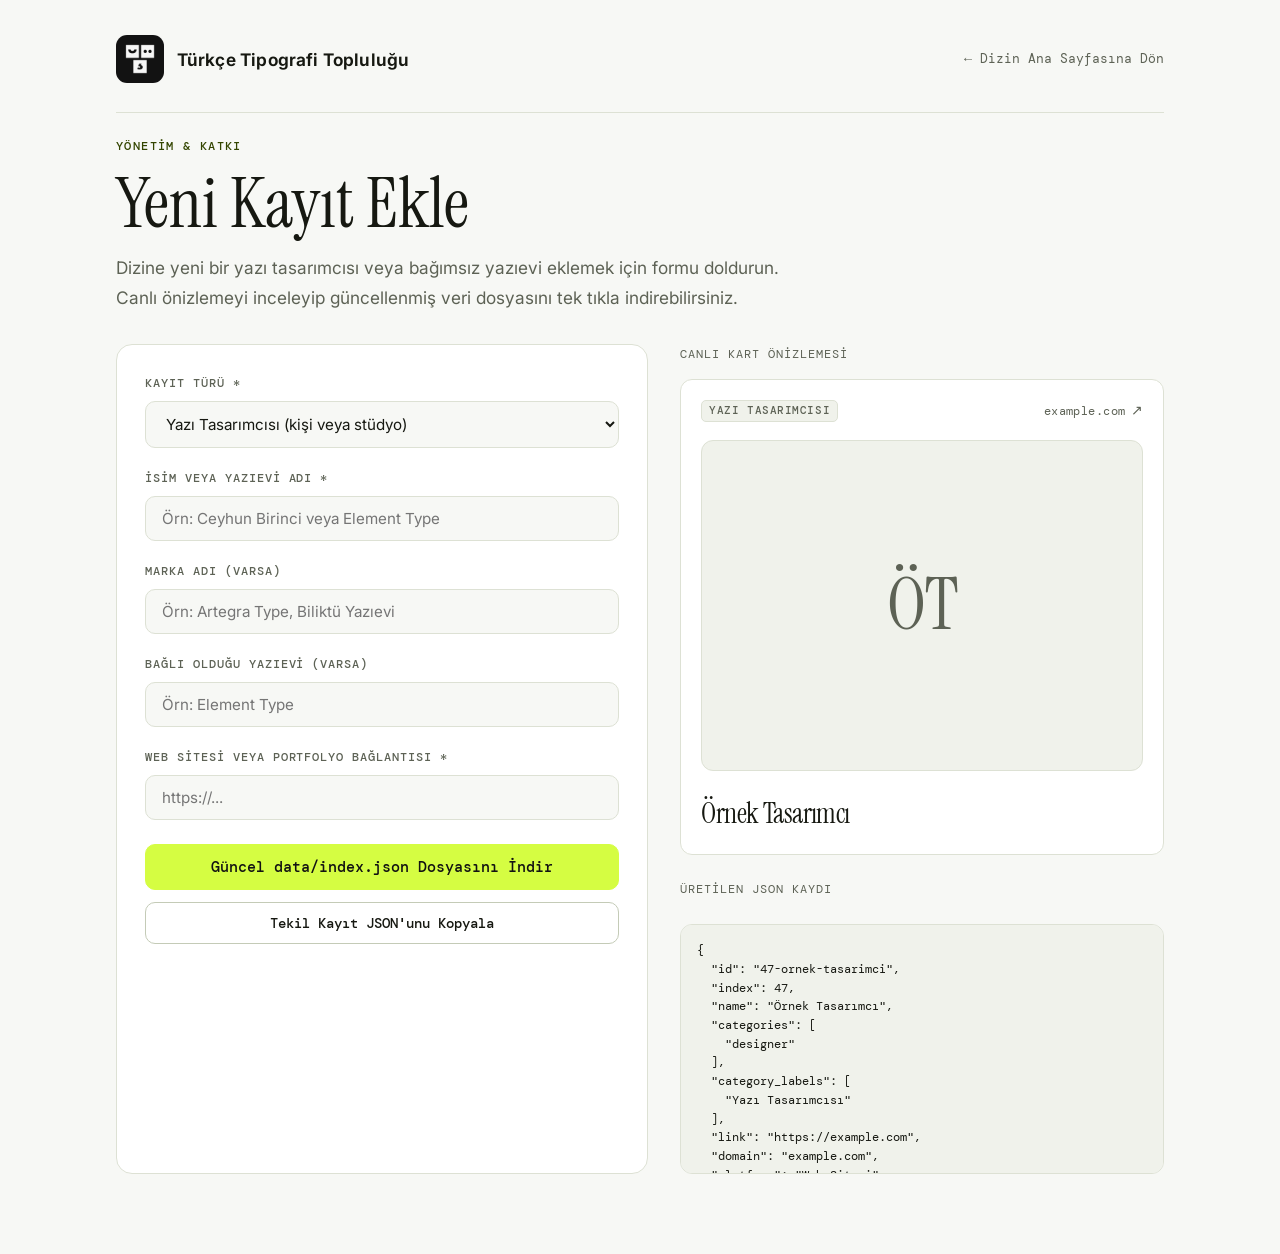
==== commit 3a49f87a: "feat(data): description alanı kaldırıldı, Doğukan Karapınar eklendi, Melih Uçan ve Reyhan Fidan kayı" ====
--- a/ekle.html
+++ b/ekle.html
@@ -239,11 +239,6 @@
               <input type="url" id="f-link" class="admin-input" placeholder="https://..." required>
             </div>
 
-            <div class="admin-form-group">
-              <label for="f-desc">Kısa Açıklama (İsteğe bağlı)</label>
-              <textarea id="f-desc" class="admin-textarea" placeholder="Tasarımcı veya stüdyo hakkında kısa editoryal not..."></textarea>
-            </div>
-
             <div class="admin-btn-group">
               <button type="button" id="btn-download-json" class="admin-btn-primary">
                 <span>Güncel data/index.json Dosyasını İndir</span>
@@ -339,7 +334,6 @@
       const name = document.getElementById('f-name').value.trim() || "Örnek Tasarımcı";
       const link = document.getElementById('f-link').value.trim() || "https://example.com";
       const catVal = document.getElementById('f-category').value;
-      const desc = document.getElementById('f-desc').value.trim();
 
       const isFoundry = (catVal === "foundry");
       let brand = null;
@@ -385,7 +379,6 @@
         link: link.startsWith('http') ? link : (link ? 'https://' + link : ''),
         domain: getDomain(link),
         platform: detectPlatform(link),
-        description: desc,
         image: null,
         dropmark_id: null,
         brand: brand,
@@ -455,7 +448,7 @@
       updatePreview();
     });
 
-    ['f-name', 'f-brand', 'f-affiliation', 'f-members', 'f-link', 'f-desc'].forEach(id => {
+    ['f-name', 'f-brand', 'f-affiliation', 'f-members', 'f-link'].forEach(id => {
       const el = document.getElementById(id);
       if (el) {
         el.addEventListener('input', updatePreview);
--- a/style.css
+++ b/style.css
@@ -900,41 +900,6 @@
   padding: 0;
 }
 
-/* Letter Separator Card (occupies 1 grid cell, always starts on column 1) */
-.letter-separator-card {
-  grid-column: 1;
-  aspect-ratio: 4 / 3;
-  width: 100%;
-  border: 1px solid var(--line);
-  border-radius: 12px;
-  background: var(--surface-subtle);
-  display: flex;
-  flex-direction: column;
-  align-items: center;
-  justify-content: center;
-  text-align: center;
-  padding: 1.5rem;
-  user-select: none;
-  scroll-margin-top: calc(var(--sticky-offset, 0px) + 16px);
-}
-
-.sep-letter {
-  font-family: "Instrument Serif", Georgia, serif;
-  font-size: 6.2rem;
-  line-height: .88;
-  margin: 0 0 .5rem;
-  font-weight: 400;
-  color: var(--ink);
-}
-
-.sep-count {
-  font-family: "DM Mono", monospace;
-  font-size: .78rem;
-  color: var(--muted);
-  text-transform: uppercase;
-  letter-spacing: .08em;
-}
-
 /* Vitrin Item (Individual Showcase Unit on Paper) */
 .vitrin-item {
   position: relative;
@@ -1132,33 +1097,6 @@
   display: flex;
   flex-direction: column;
   gap: 0;
-}
-
-/* Full-width section header in list view */
-.list-letter-header {
-  display: flex;
-  align-items: baseline;
-  justify-content: space-between;
-  padding: 1.75rem 0 .65rem;
-  border-bottom: 2px solid var(--line-strong);
-  margin-bottom: .25rem;
-  scroll-margin-top: calc(var(--sticky-offset, 0px) + 16px);
-}
-
-.list-sep-letter {
-  font-family: "Instrument Serif", Georgia, serif;
-  font-size: 2.4rem;
-  margin: 0;
-  font-weight: 400;
-  color: var(--ink);
-}
-
-.list-sep-count {
-  font-family: "DM Mono", monospace;
-  font-size: .8rem;
-  color: var(--muted);
-  text-transform: uppercase;
-  letter-spacing: .06em;
 }
 
 /* Dizin List Row */
@@ -1653,37 +1591,11 @@
   }
 }
 
-/* 640px: 1 Column Grid & Compact Separator Header */
+/* 640px: 1 Column Grid */
 @media (max-width: 640px) {
   .directory-container.view-grid {
     grid-template-columns: 1fr;
     row-gap: 1.5rem;
-  }
-
-  .letter-separator-card {
-    aspect-ratio: auto;
-    min-height: auto;
-    max-height: 56px;
-    padding: .5rem 0;
-    background: transparent;
-    border: none;
-    border-radius: 0;
-    border-bottom: 1px solid var(--line);
-    display: flex;
-    flex-direction: row;
-    justify-content: space-between;
-    align-items: baseline;
-  }
-
-  .sep-letter {
-    font-size: 2.6rem;
-    line-height: 1;
-    margin: 0;
-  }
-
-  .sep-count {
-    font-size: .75rem;
-    margin: 0;
   }
 }
 
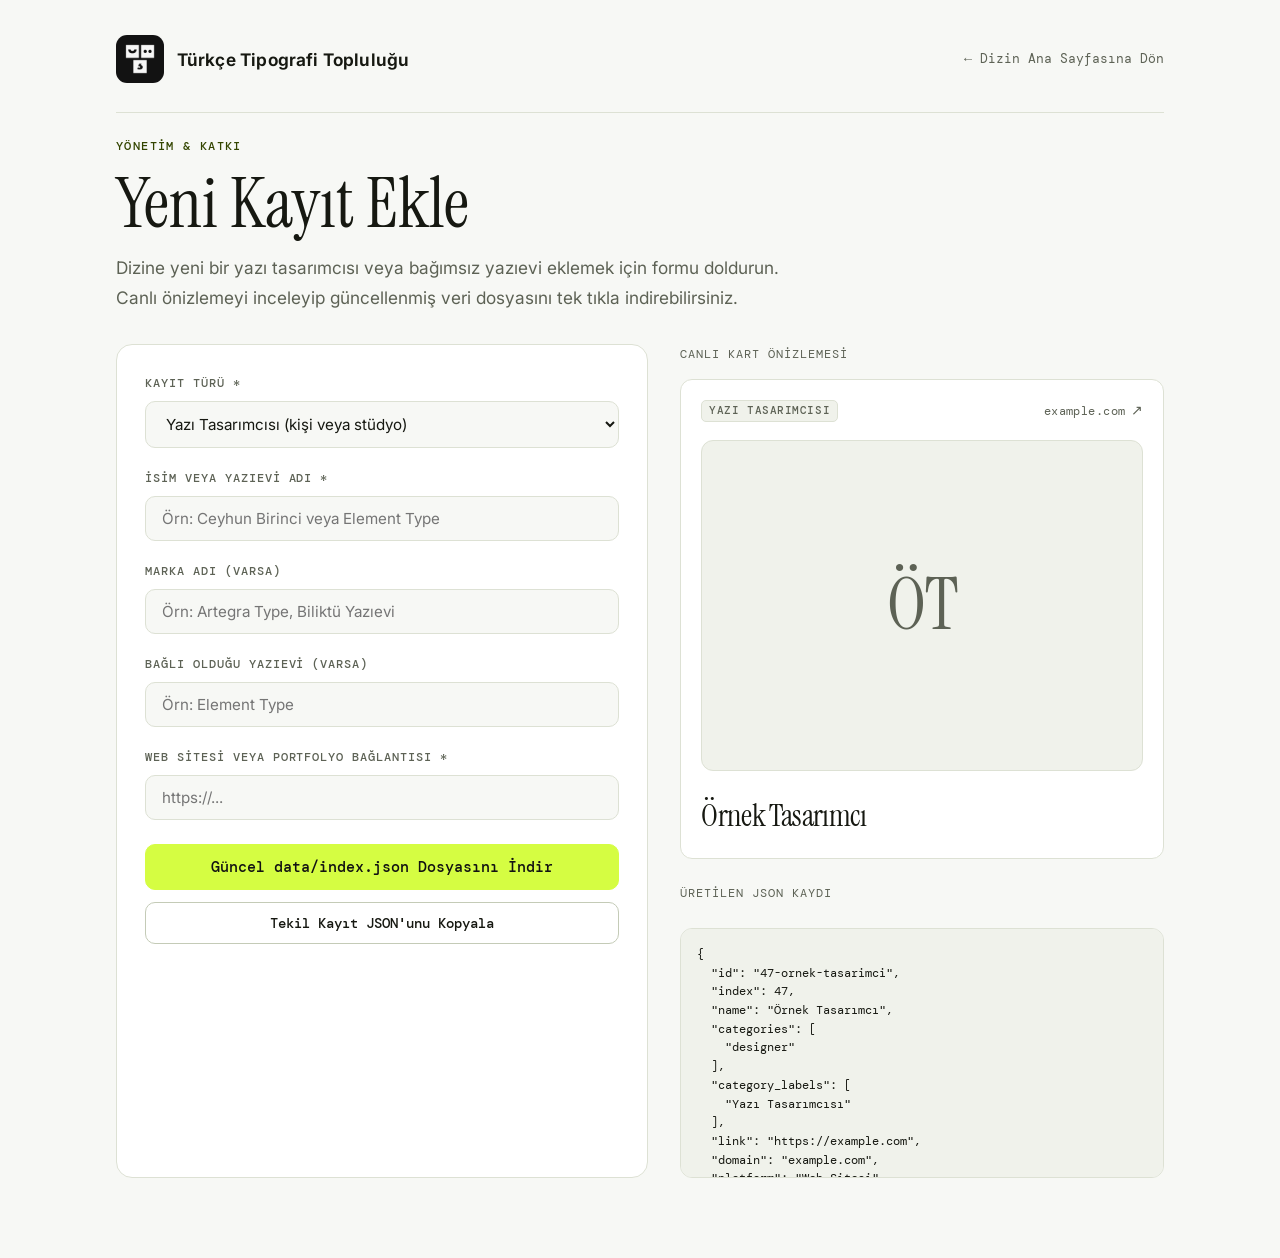
==== commit 2c897bba: "style: remove '— Türkiye' suffix from hero & metadata, enlarge record titles" ====
--- a/ekle.html
+++ b/ekle.html
@@ -468,7 +468,7 @@
     document.getElementById('btn-download-json').addEventListener('click', () => {
       const newEntry = buildCurrentEntry();
       let fullData = existingData ? JSON.parse(JSON.stringify(existingData)) : {
-        title: "Yazı Tasarımcıları ve Yazıevleri — Türkiye",
+        title: "Yazı Tasarımcıları ve Yazıevleri",
         subtitle: "Türkiye'den yazı tasarımcılarını, bağımsız yazıevlerini ve özgün yazı tasarımı üreticilerini bir araya getiren açık bir dizin.",
         updated_at: new Date().toISOString().slice(0, 10),
         total_count: 0,
--- a/style.css
+++ b/style.css
@@ -440,15 +440,6 @@
   letter-spacing: normal;
 }
 
-.dizin-h1 .title-line1 {
-  display: block;
-}
-
-.dizin-h1 .title-line2 {
-  display: inline-block;
-  color: var(--ink);
-}
-
 .dizin-hero-bottom {
   display: flex;
   align-items: last baseline;
@@ -1010,7 +1001,7 @@
 /* Title & Card-covering Link */
 .vitrin-title {
   font-family: "Instrument Serif", Georgia, serif;
-  font-size: 1.75rem;
+  font-size: 1.95rem;
   line-height: 1.15;
   margin: .1rem 0 0;
   font-weight: 400;
@@ -1193,7 +1184,7 @@
 
 .list-row-title {
   font-family: "Instrument Serif", Georgia, serif;
-  font-size: 1.38rem;
+  font-size: 1.55rem;
   line-height: 1.15;
   color: var(--ink);
   font-weight: 400;
@@ -1591,11 +1582,22 @@
   }
 }
 
-/* 640px: 1 Column Grid */
+/* 640px: 1 Column Grid & Full-width Mobile Toolbar Controls */
 @media (max-width: 640px) {
   .directory-container.view-grid {
     grid-template-columns: 1fr;
     row-gap: 1.5rem;
+  }
+
+  .toolbar-view {
+    flex: 1 1 auto;
+    min-width: 0;
+  }
+
+  .toolbar-view .view-btn {
+    flex: 1 1 0;
+    min-width: 0;
+    justify-content: center;
   }
 }
 
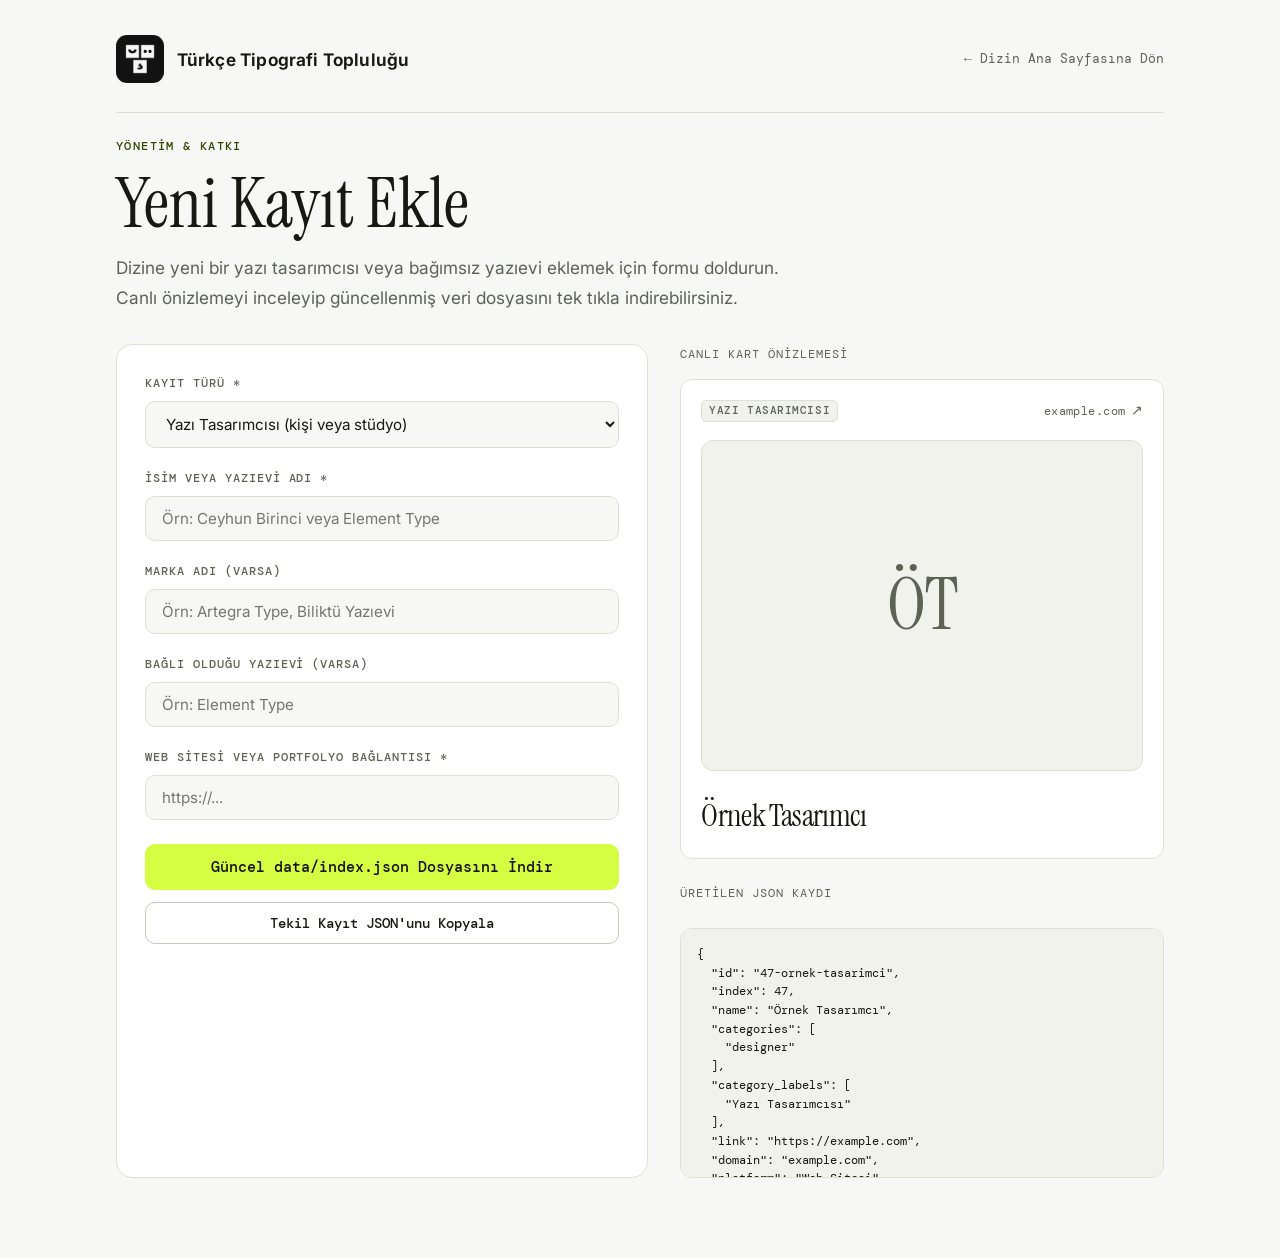
==== commit 3c8d72d6: "feat(admin): ekle.html ve add.py için doğrulama, idempotency ve güvenlik iyileştirmeleri" ====
--- a/ekle.html
+++ b/ekle.html
@@ -3,6 +3,7 @@
 <head>
   <meta charset="utf-8">
   <meta name="viewport" content="width=device-width, initial-scale=1">
+  <meta name="robots" content="noindex">
   <title>Yeni Kayıt Ekle — Yazı Tasarımcıları ve Yazıevleri</title>
   <link rel="icon" type="image/png" href="logo.png">
   <link rel="preconnect" href="https://fonts.googleapis.com">
@@ -58,6 +59,10 @@
     }
     .admin-input:focus, .admin-textarea:focus, .admin-select:focus {
       border: 2px solid var(--focus);
+    }
+    .admin-input[aria-invalid="true"], .admin-select[aria-invalid="true"] {
+      border-color: var(--danger);
+      outline: 1px solid var(--danger);
     }
     .admin-textarea {
       resize: vertical;
@@ -85,8 +90,15 @@
       justify-content: center;
       gap: .5rem;
     }
-    .admin-btn-primary:hover {
+    .admin-btn-primary:hover:not(:disabled) {
       background: var(--accent-hover);
+    }
+    .admin-btn-primary:disabled {
+      opacity: 0.45;
+      cursor: not-allowed;
+      background: var(--surface-subtle);
+      border-color: var(--line);
+      color: var(--muted);
     }
     .admin-btn-secondary {
       height: 42px;
@@ -208,6 +220,7 @@
             <div class="admin-form-group">
               <label for="f-name">İsim veya Yazıevi Adı *</label>
               <input type="text" id="f-name" class="admin-input" placeholder="Örn: Ceyhun Birinci veya Element Type" required>
+              <div id="name-error" class="admin-error-tip" role="status" aria-live="polite"></div>
             </div>
 
             <!-- Yazı Tasarımcısı Özel Alanları -->
@@ -228,7 +241,7 @@
               <div class="admin-form-group">
                 <label for="f-members">Üyeler (virgülle ayırın, en az 2 kişi) *</label>
                 <input type="text" id="f-members" class="admin-input" placeholder="Örn: İbrahim Kaçtıoğlu, Doğukan Karapınar">
-                <div id="members-error" class="admin-error-tip">
+                <div id="members-error" class="admin-error-tip" role="status" aria-live="polite">
                   ⚠ Tek kişilik bir çalışma markası yazıevi sayılmaz. Tür olarak Yazı Tasarımcısı seçip markayı marka alanına yazın.
                 </div>
               </div>
@@ -237,6 +250,11 @@
             <div class="admin-form-group">
               <label for="f-link">Web Sitesi veya Portfolyo Bağlantısı *</label>
               <input type="url" id="f-link" class="admin-input" placeholder="https://..." required>
+              <div id="link-error" class="admin-error-tip" role="status" aria-live="polite"></div>
+            </div>
+
+            <div id="data-load-error" class="admin-error-tip" role="status" aria-live="polite" style="display: none; margin-bottom: 1rem;">
+              data/index.json yüklenemedi. Sayfayı yerel sunucuyla açın (ör. python3 -m http.server); aksi halde mevcut kayıtlar silinebilir.
             </div>
 
             <div class="admin-btn-group">
@@ -248,7 +266,7 @@
               </button>
             </div>
 
-            <div id="notif" class="notification"></div>
+            <div id="notif" class="notification" role="status" aria-live="polite"></div>
           </form>
         </div>
 
@@ -269,13 +287,73 @@
   <script>
     let existingData = null;
 
+    function escapeHtml(str) {
+      if (str == null) return '';
+      return String(str)
+        .replace(/&/g, '&amp;')
+        .replace(/</g, '&lt;')
+        .replace(/>/g, '&gt;')
+        .replace(/"/g, '&quot;')
+        .replace(/'/g, '&#39;');
+    }
+
+    function isValidHttpUrl(string) {
+      if (!string || typeof string !== 'string') return false;
+      const s = string.trim();
+      try {
+        const url = new URL(s.startsWith('http://') || s.startsWith('https://') ? s : 'https://' + s);
+        return url.protocol === 'http:' || url.protocol === 'https:';
+      } catch (_) {
+        return false;
+      }
+    }
+
+    function normalizeUrlForCompare(url) {
+      if (!url) return '';
+      try {
+        const s = url.trim();
+        const u = new URL(s.startsWith('http://') || s.startsWith('https://') ? s : 'https://' + s);
+        const host = u.hostname.replace(/^www\./, '').toLowerCase();
+        const path = u.pathname.replace(/\/+$/, '').toLowerCase();
+        return host + path;
+      } catch (e) {
+        return url.trim().toLowerCase();
+      }
+    }
+
     async function init() {
       try {
         const res = await fetch('./data/index.json');
-        if (res.ok) existingData = await res.json();
+        if (res.ok) {
+          existingData = await res.json();
+        } else {
+          existingData = null;
+        }
       } catch (e) {
         console.warn('data/index.json yerel yüklenemedi:', e);
-      }
+        existingData = null;
+      }
+
+      const btnDownload = document.getElementById('btn-download-json');
+      const loadErrorEl = document.getElementById('data-load-error');
+
+      if (!existingData) {
+        btnDownload.disabled = true;
+        btnDownload.setAttribute('aria-disabled', 'true');
+        btnDownload.title = "data/index.json yüklenemediği için tam dosya indirme devre dışı bırakıldı.";
+        if (loadErrorEl) {
+          loadErrorEl.textContent = "data/index.json yüklenemedi. Sayfayı yerel sunucuyla açın (ör. python3 -m http.server); aksi halde mevcut kayıtlar silinebilir.";
+          loadErrorEl.style.display = 'block';
+        }
+      } else {
+        btnDownload.disabled = false;
+        btnDownload.removeAttribute('aria-disabled');
+        btnDownload.title = "";
+        if (loadErrorEl) {
+          loadErrorEl.style.display = 'none';
+        }
+      }
+
       handleTypeChange();
       updatePreview();
     }
@@ -317,7 +395,7 @@
     function getDomain(url) {
       try {
         const u = new URL(url.startsWith('http') ? url : 'https://' + url);
-        return u.hostname.replace('www.', '');
+        return u.hostname.replace(/^www\./, '');
       } catch (e) {
         return url || '';
       }
@@ -330,43 +408,134 @@
       return t.toLowerCase().trim().replace(/[^a-z0-9]+/g, "-").replace(/^-+|-+$/g, "");
     }
 
-    function buildCurrentEntry() {
-      const name = document.getElementById('f-name').value.trim() || "Örnek Tasarımcı";
-      const link = document.getElementById('f-link').value.trim() || "https://example.com";
+    function validateForm(showErrors = false) {
+      const rawName = document.getElementById('f-name').value.trim();
+      const rawLink = document.getElementById('f-link').value.trim();
       const catVal = document.getElementById('f-category').value;
-
       const isFoundry = (catVal === "foundry");
+
+      const nameInput = document.getElementById('f-name');
+      const nameErrorEl = document.getElementById('name-error');
+      const linkInput = document.getElementById('f-link');
+      const linkErrorEl = document.getElementById('link-error');
+      const membersInput = document.getElementById('f-members');
+      const membersErrorEl = document.getElementById('members-error');
+
+      const errors = {};
+
+      // 1. İsim doğrulaması
+      if (!rawName) {
+        errors.name = "İsim veya yazıevi adı boş olamaz.";
+      } else if (existingData && Array.isArray(existingData.items)) {
+        const dupName = existingData.items.find(it => (it.name || '').trim().toLocaleLowerCase('tr-TR') === rawName.toLocaleLowerCase('tr-TR'));
+        if (dupName) {
+          errors.name = `Bu isimde bir kayıt zaten mevcut: "${dupName.name}" (ID: ${dupName.id}).`;
+        }
+      }
+
+      // 2. Yazıevi üyeleri doğrulaması
+      if (isFoundry) {
+        const rawMembers = document.getElementById('f-members').value;
+        const membersList = rawMembers.split(',').map(m => m.trim()).filter(Boolean);
+        if (membersList.length < 2) {
+          errors.members = "Yazıevi için en az 2 üye girilmesi zorunludur. Tek kişilik çalışmalar için tür olarak Yazı Tasarımcısı seçip markayı marka alanına yazın.";
+        }
+      }
+
+      // 3. Bağlantı (URL) doğrulaması
+      if (!rawLink) {
+        errors.link = "Web sitesi veya portfolyo bağlantısı boş olamaz.";
+      } else if (!isValidHttpUrl(rawLink)) {
+        errors.link = "Geçerli bir http:// veya https:// bağlantı adresi girin.";
+      } else if (existingData && Array.isArray(existingData.items)) {
+        const normLink = normalizeUrlForCompare(rawLink);
+        if (normLink) {
+          const dupLink = existingData.items.find(it => normalizeUrlForCompare(it.link) === normLink);
+          if (dupLink) {
+            errors.link = `Bu bağlantı adresi zaten "${dupLink.name}" kaydında kullanılıyor (ID: ${dupLink.id}).`;
+          }
+        }
+      }
+
+      if (showErrors) {
+        if (errors.name) {
+          nameErrorEl.textContent = "⚠ " + errors.name;
+          nameErrorEl.style.display = 'block';
+          nameInput.setAttribute('aria-invalid', 'true');
+        } else {
+          nameErrorEl.style.display = 'none';
+          nameInput.removeAttribute('aria-invalid');
+        }
+
+        if (isFoundry) {
+          if (errors.members) {
+            membersErrorEl.textContent = "⚠ " + errors.members;
+            membersErrorEl.style.display = 'block';
+            membersInput.setAttribute('aria-invalid', 'true');
+          } else {
+            membersErrorEl.style.display = 'none';
+            membersInput.removeAttribute('aria-invalid');
+          }
+        } else {
+          membersErrorEl.style.display = 'none';
+          membersInput.removeAttribute('aria-invalid');
+        }
+
+        if (errors.link) {
+          linkErrorEl.textContent = "⚠ " + errors.link;
+          linkErrorEl.style.display = 'block';
+          linkInput.setAttribute('aria-invalid', 'true');
+        } else {
+          linkErrorEl.style.display = 'none';
+          linkInput.removeAttribute('aria-invalid');
+        }
+      }
+
+      return {
+        valid: Object.keys(errors).length === 0,
+        errors: errors
+      };
+    }
+
+    function buildCurrentEntry(forPreview = false) {
+      const rawName = document.getElementById('f-name').value.trim();
+      const rawLink = document.getElementById('f-link').value.trim();
+      const catVal = document.getElementById('f-category').value;
+      const isFoundry = (catVal === "foundry");
+
+      // Yer tutucular ("Örnek Tasarımcı", "https://example.com", "Kurucu 1/2") YALNIZCA önizlemede görünür!
+      // İndirilen veya kopyalanan JSON'a asla yazılmaz.
+      const name = forPreview ? (rawName || "Örnek Tasarımcı") : rawName;
+      let link = "";
+      if (forPreview) {
+        link = rawLink ? (rawLink.startsWith('http') ? rawLink : 'https://' + rawLink) : "https://example.com";
+      } else {
+        link = rawLink.startsWith('http') ? rawLink : (rawLink ? 'https://' + rawLink : '');
+      }
+
       let brand = null;
       let members = null;
       let affiliation = null;
 
-      const membersErrorEl = document.getElementById('members-error');
-
       if (isFoundry) {
         const rawMembers = document.getElementById('f-members').value;
         const membersList = rawMembers.split(',').map(m => m.trim()).filter(Boolean);
-        if (membersList.length >= 2) {
+        if (forPreview) {
+          members = membersList.length >= 2 ? membersList : (membersList.length > 0 ? membersList : ["Kurucu 1", "Kurucu 2"]);
+        } else {
           members = membersList;
-          if (membersErrorEl) membersErrorEl.style.display = 'none';
-        } else {
-          members = membersList.length > 0 ? membersList : ["Kurucu 1", "Kurucu 2"];
-          if (membersErrorEl && rawMembers.trim()) {
-            membersErrorEl.style.display = 'block';
-          } else if (membersErrorEl) {
-            membersErrorEl.style.display = 'none';
-          }
         }
       } else {
-        if (membersErrorEl) membersErrorEl.style.display = 'none';
         const brandVal = document.getElementById('f-brand').value.trim();
         const affVal = document.getElementById('f-affiliation').value.trim();
         brand = brandVal || null;
         affiliation = affVal || null;
       }
 
+      // Sabit 44 fallback'i kaldırıldı; mevcut kayıtların maksimum index'i temel alınır.
       const maxIndex = existingData && existingData.items && existingData.items.length > 0
         ? Math.max(...existingData.items.map(it => it.index || 0))
-        : 44;
+        : 0;
       const nextIndex = maxIndex + 1;
       const slug = slugify(name);
 
@@ -376,7 +545,7 @@
         name: name,
         categories: isFoundry ? ["foundry"] : ["designer"],
         category_labels: isFoundry ? ["Yazıevi"] : ["Yazı Tasarımcısı"],
-        link: link.startsWith('http') ? link : (link ? 'https://' + link : ''),
+        link: link,
         domain: getDomain(link),
         platform: detectPlatform(link),
         image: null,
@@ -388,7 +557,7 @@
     }
 
     function updatePreview() {
-      const entry = buildCurrentEntry();
+      const entry = buildCurrentEntry(true);
       const monogram = getMonogram(entry.name);
 
       const isFoundry = entry.categories && entry.categories.includes("foundry");
@@ -398,24 +567,25 @@
 
       let identityLineHtml = '';
       if (isFoundry && Array.isArray(entry.members) && entry.members.length > 0) {
+        const escapedMembers = entry.members.map(m => escapeHtml(m)).join(' · ');
         identityLineHtml = `
           <div class="identity-line">
             <span class="identity-label">Ekip</span>
-            <span class="identity-val">${entry.members.join(' · ')}</span>
+            <span class="identity-val">${escapedMembers}</span>
           </div>
         `;
       } else if (entry.brand) {
         identityLineHtml = `
           <div class="identity-line">
             <span class="identity-label">Marka</span>
-            <span class="identity-val">${entry.brand}</span>
+            <span class="identity-val">${escapeHtml(entry.brand)}</span>
           </div>
         `;
       } else if (entry.affiliation) {
         identityLineHtml = `
           <div class="identity-line">
             <span class="identity-label">Yazıevi</span>
-            <span class="identity-val">${entry.affiliation}</span>
+            <span class="identity-val">${escapeHtml(entry.affiliation)}</span>
           </div>
         `;
       }
@@ -425,15 +595,15 @@
           <div class="vitrin-meta">
             <div class="vitrin-badges">${badgeHtml}</div>
             <div class="vitrin-domain">
-              <span>${entry.domain}</span>
+              <span>${escapeHtml(entry.domain)}</span>
               <span class="arrow-icon">↗</span>
             </div>
           </div>
           <div class="vitrin-media no-img" style="aspect-ratio: 4/3; margin: .5rem 0;">
-            <span class="vitrin-fallback" style="display:flex;">${monogram}</span>
+            <span class="vitrin-fallback" style="display:flex;">${escapeHtml(monogram)}</span>
           </div>
           <h3 class="vitrin-title" style="margin: .5rem 0 .25rem;">
-            <a class="vitrin-card-link" href="${entry.link}" target="_blank" rel="noopener noreferrer">${entry.name}</a>
+            <a class="vitrin-card-link" href="${escapeHtml(entry.link)}" target="_blank" rel="noopener noreferrer">${escapeHtml(entry.name)}</a>
           </h3>
           ${identityLineHtml}
         </article>
@@ -445,37 +615,57 @@
     // Event listeners
     document.getElementById('f-category').addEventListener('change', () => {
       handleTypeChange();
+      validateForm(false);
       updatePreview();
     });
 
     ['f-name', 'f-brand', 'f-affiliation', 'f-members', 'f-link'].forEach(id => {
       const el = document.getElementById(id);
       if (el) {
-        el.addEventListener('input', updatePreview);
-        el.addEventListener('change', updatePreview);
+        el.addEventListener('input', () => {
+          // Canlı yazarken aria-invalid veya hata kutusu varsa temizle/güncelle
+          if (el.getAttribute('aria-invalid') === 'true') {
+            validateForm(true);
+          }
+          updatePreview();
+        });
+        el.addEventListener('change', () => {
+          updatePreview();
+        });
       }
     });
 
     // Copy single JSON
     document.getElementById('btn-copy-entry').addEventListener('click', () => {
-      const entry = buildCurrentEntry();
+      const validation = validateForm(true);
+      if (!validation.valid) {
+        showNotif("⚠ Lütfen formdaki hataları düzelttikten sonra tekrar deneyin.", true);
+        return;
+      }
+
+      const entry = buildCurrentEntry(false);
       navigator.clipboard.writeText(JSON.stringify(entry, null, 2)).then(() => {
         showNotif("✓ Tekil JSON kaydı panoya kopyalandı!");
+      }).catch(() => {
+        showNotif("⚠ Panoya kopyalama başarısız oldu. Lütfen tarayıcı izinlerini kontrol edin.", true);
       });
     });
 
     // Download updated data/index.json
     document.getElementById('btn-download-json').addEventListener('click', () => {
-      const newEntry = buildCurrentEntry();
-      let fullData = existingData ? JSON.parse(JSON.stringify(existingData)) : {
-        title: "Yazı Tasarımcıları ve Yazıevleri",
-        subtitle: "Türkiye'den yazı tasarımcılarını, bağımsız yazıevlerini ve özgün yazı tasarımı üreticilerini bir araya getiren açık bir dizin.",
-        updated_at: new Date().toISOString().slice(0, 10),
-        total_count: 0,
-        designers_count: 0,
-        foundries_count: 0,
-        items: []
-      };
+      if (!existingData) {
+        showNotif("⚠ data/index.json yüklenemedi. Sayfayı yerel sunucuyla açın (ör. python3 -m http.server); aksi halde mevcut kayıtlar silinebilir.", true);
+        return;
+      }
+
+      const validation = validateForm(true);
+      if (!validation.valid) {
+        showNotif("⚠ Lütfen formdaki hataları düzelttikten sonra tekrar deneyin.", true);
+        return;
+      }
+
+      const newEntry = buildCurrentEntry(false);
+      let fullData = JSON.parse(JSON.stringify(existingData));
 
       fullData.items.push(newEntry);
       fullData.total_count = fullData.items.length;
@@ -491,17 +681,26 @@
       a.click();
       document.body.removeChild(a);
 
-      showNotif("✓ 'index.json' indirildi! Dosyayı projedeki 'data/' klasörünün içine taşıyın ve GitHub Desktop'tan Push edin.");
+      showNotif("✓ 'index.json' indirildi! Dosyayı projedeki 'data/' klasörünün içine taşıyın. Ardından `python3 add.py --update-jsonld` ve `python3 add.py --check` çalıştırın.");
     });
 
-    function showNotif(msg) {
+    function showNotif(msg, isError = false) {
       const el = document.getElementById('notif');
       el.textContent = msg;
+      if (isError) {
+        el.style.background = 'var(--danger-bg)';
+        el.style.color = 'var(--danger)';
+        el.style.border = '1px solid var(--danger-border)';
+      } else {
+        el.style.background = 'var(--info-bg)';
+        el.style.color = 'var(--info-ink)';
+        el.style.border = 'none';
+      }
       el.style.display = 'block';
-      setTimeout(() => { el.style.display = 'none'; }, 6000);
+      setTimeout(() => { el.style.display = 'none'; }, 8000);
     }
 
     init();
   </script>
 </body>
-</html>
+</html>
--- a/style.css
+++ b/style.css
@@ -1184,7 +1184,7 @@
 
 .list-row-title {
   font-family: "Instrument Serif", Georgia, serif;
-  font-size: 1.55rem;
+  font-size: 1.85rem;
   line-height: 1.15;
   color: var(--ink);
   font-weight: 400;
@@ -1599,6 +1599,10 @@
     min-width: 0;
     justify-content: center;
   }
+
+  .list-row-title {
+    font-size: 1.45rem;
+  }
 }
 
 /* 480px: Tight Hero & Clean Segment Labels */
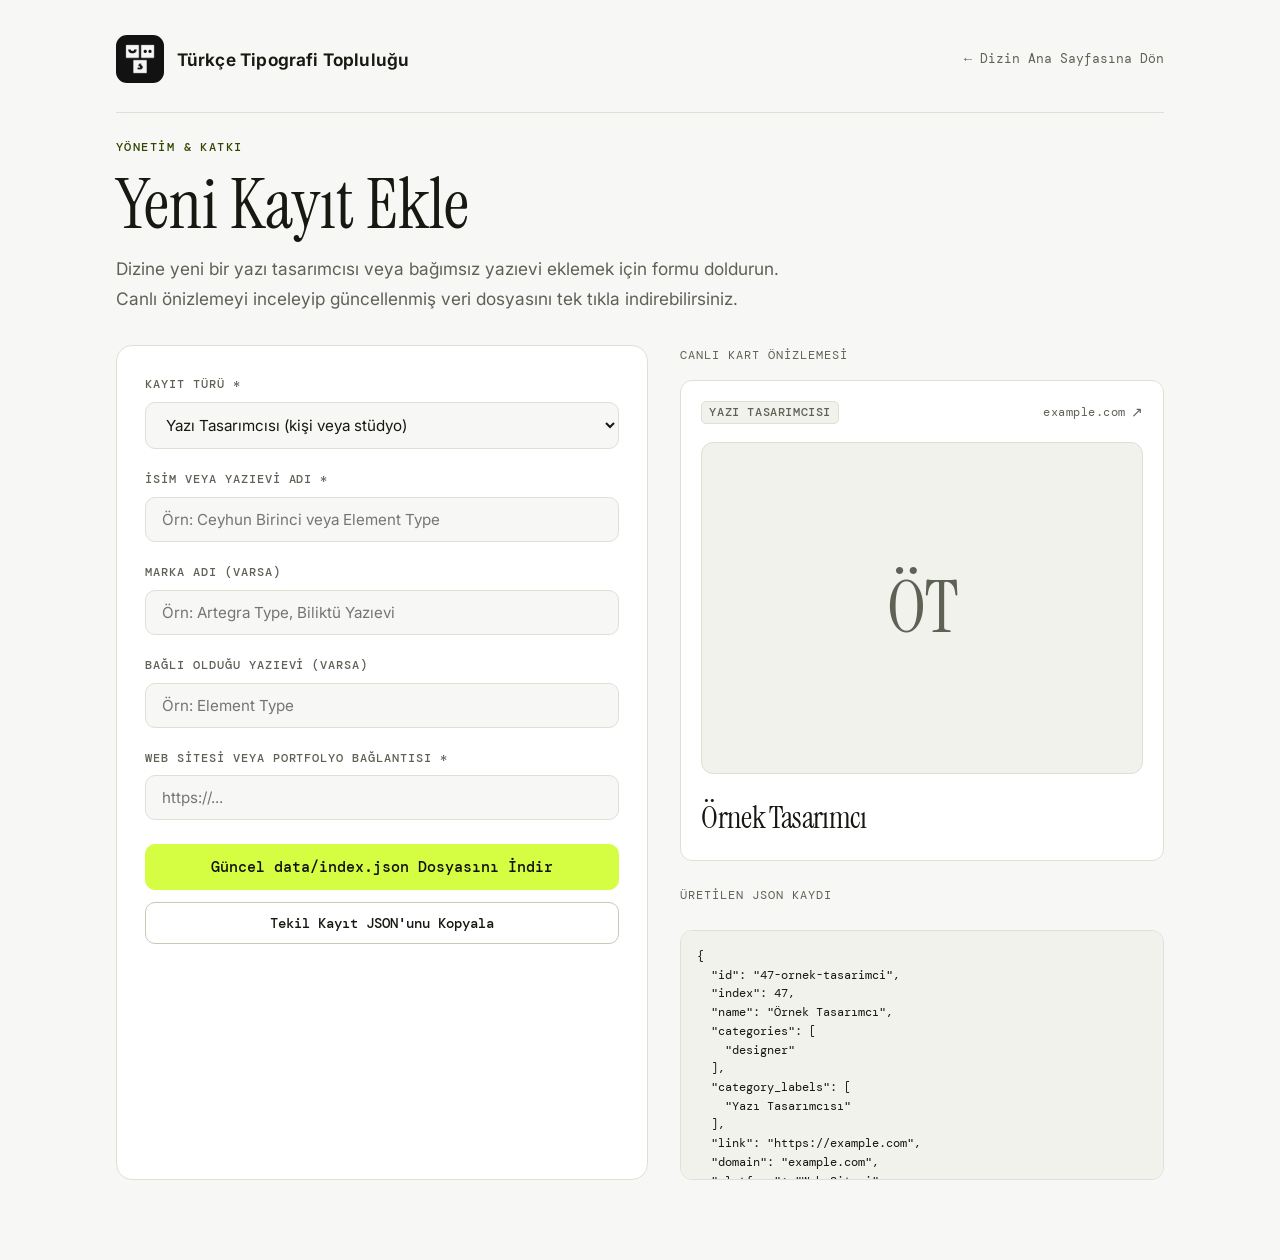
==== commit b17e0f9a: "fix(ui): odak kaymasi giderildi, kucuk fontlar 0.75rem yapildi, baslik font-feature ayarlari duzelti" ====
--- a/ekle.html
+++ b/ekle.html
@@ -55,10 +55,11 @@
       font-size: .95rem;
       padding: .75rem 1rem;
       outline: none;
-      transition: border-color 140ms ease;
+      transition: border-color 140ms ease, box-shadow 140ms ease;
     }
     .admin-input:focus, .admin-textarea:focus, .admin-select:focus {
-      border: 2px solid var(--focus);
+      border-color: var(--focus);
+      box-shadow: 0 0 0 1px var(--focus);
     }
     .admin-input[aria-invalid="true"], .admin-select[aria-invalid="true"] {
       border-color: var(--danger);
--- a/style.css
+++ b/style.css
@@ -105,8 +105,8 @@
   letter-spacing: -0.02em;
   font-variant-ligatures: common-ligatures contextual;
   -webkit-font-variant-ligatures: common-ligatures contextual;
-  font-feature-settings: "liga" 1, "dlig" 1, "locl" 0;
-  -webkit-font-feature-settings: "liga" 1, "dlig" 1, "locl" 0;
+  font-feature-settings: "liga" 1, "dlig" 0;
+  -webkit-font-feature-settings: "liga" 1, "dlig" 0;
 }
 
 p {
@@ -169,6 +169,19 @@
 .skip-link:focus-visible {
   outline: 2px solid var(--focus);
   outline-offset: 2px;
+}
+
+/* Screen-reader only utility */
+.sr-only {
+  position: absolute;
+  width: 1px;
+  height: 1px;
+  padding: 0;
+  margin: -1px;
+  overflow: hidden;
+  clip: rect(0, 0, 0, 0);
+  white-space: nowrap;
+  border: 0;
 }
 
 /* Search Highlights */
@@ -425,7 +438,7 @@
 .hero-eyebrow {
   font-family: "DM Mono", monospace;
   color: var(--muted);
-  font-size: .72rem;
+  font-size: .75rem;
   font-weight: 500;
   letter-spacing: .12em;
   text-transform: uppercase;
@@ -537,11 +550,12 @@
   border: 1px solid var(--line);
   border-radius: 12px;
   background: var(--surface);
-  transition: border-color 140ms ease;
+  transition: border-color 140ms ease, box-shadow 140ms ease;
 }
 
 .toolbar-search:focus-within {
-  border: 2px solid var(--focus);
+  border-color: var(--focus);
+  box-shadow: 0 0 0 1px var(--focus);
 }
 
 .toolbar-search .search-icon {
@@ -634,7 +648,7 @@
 }
 
 .seg-count {
-  font-size: .74rem;
+  font-size: .75rem;
 }
 
 .seg-label-full {
@@ -655,11 +669,12 @@
   display: inline-flex;
   align-items: center;
   flex-shrink: 0;
-  transition: border-color 140ms ease;
+  transition: border-color 140ms ease, box-shadow 140ms ease;
 }
 
 .toolbar-sort:focus-within {
-  border: 2px solid var(--focus);
+  border-color: var(--focus);
+  box-shadow: 0 0 0 1px var(--focus);
 }
 
 .toolbar-sort-select {
@@ -756,7 +771,7 @@
   background: var(--surface);
   color: var(--muted);
   font-family: "DM Mono", monospace;
-  font-size: .74rem;
+  font-size: .75rem;
   cursor: pointer;
   display: inline-flex;
   align-items: center;
@@ -963,7 +978,7 @@
   justify-content: space-between;
   gap: .5rem;
   font-family: "DM Mono", monospace;
-  font-size: .72rem;
+  font-size: .75rem;
   letter-spacing: .04em;
 }
 
@@ -977,7 +992,7 @@
 .badge {
   display: inline-block;
   font-family: "DM Mono", monospace;
-  font-size: .68rem;
+  font-size: .75rem;
   font-weight: 500;
   letter-spacing: .05em;
   text-transform: uppercase;
@@ -1039,7 +1054,7 @@
 
 .identity-label {
   font-family: "DM Mono", monospace;
-  font-size: 0.68rem;
+  font-size: 0.75rem;
   text-transform: uppercase;
   letter-spacing: .08em;
   color: var(--muted);
@@ -1061,7 +1076,7 @@
 
 .vitrin-domain {
   font-family: "DM Mono", monospace;
-  font-size: .74rem;
+  font-size: .75rem;
   color: var(--muted);
   display: flex;
   align-items: center;
@@ -1322,7 +1337,7 @@
 
 .badge-platform {
   font-family: "DM Mono", monospace;
-  font-size: .7rem;
+  font-size: .75rem;
   color: var(--muted);
   text-transform: uppercase;
 }
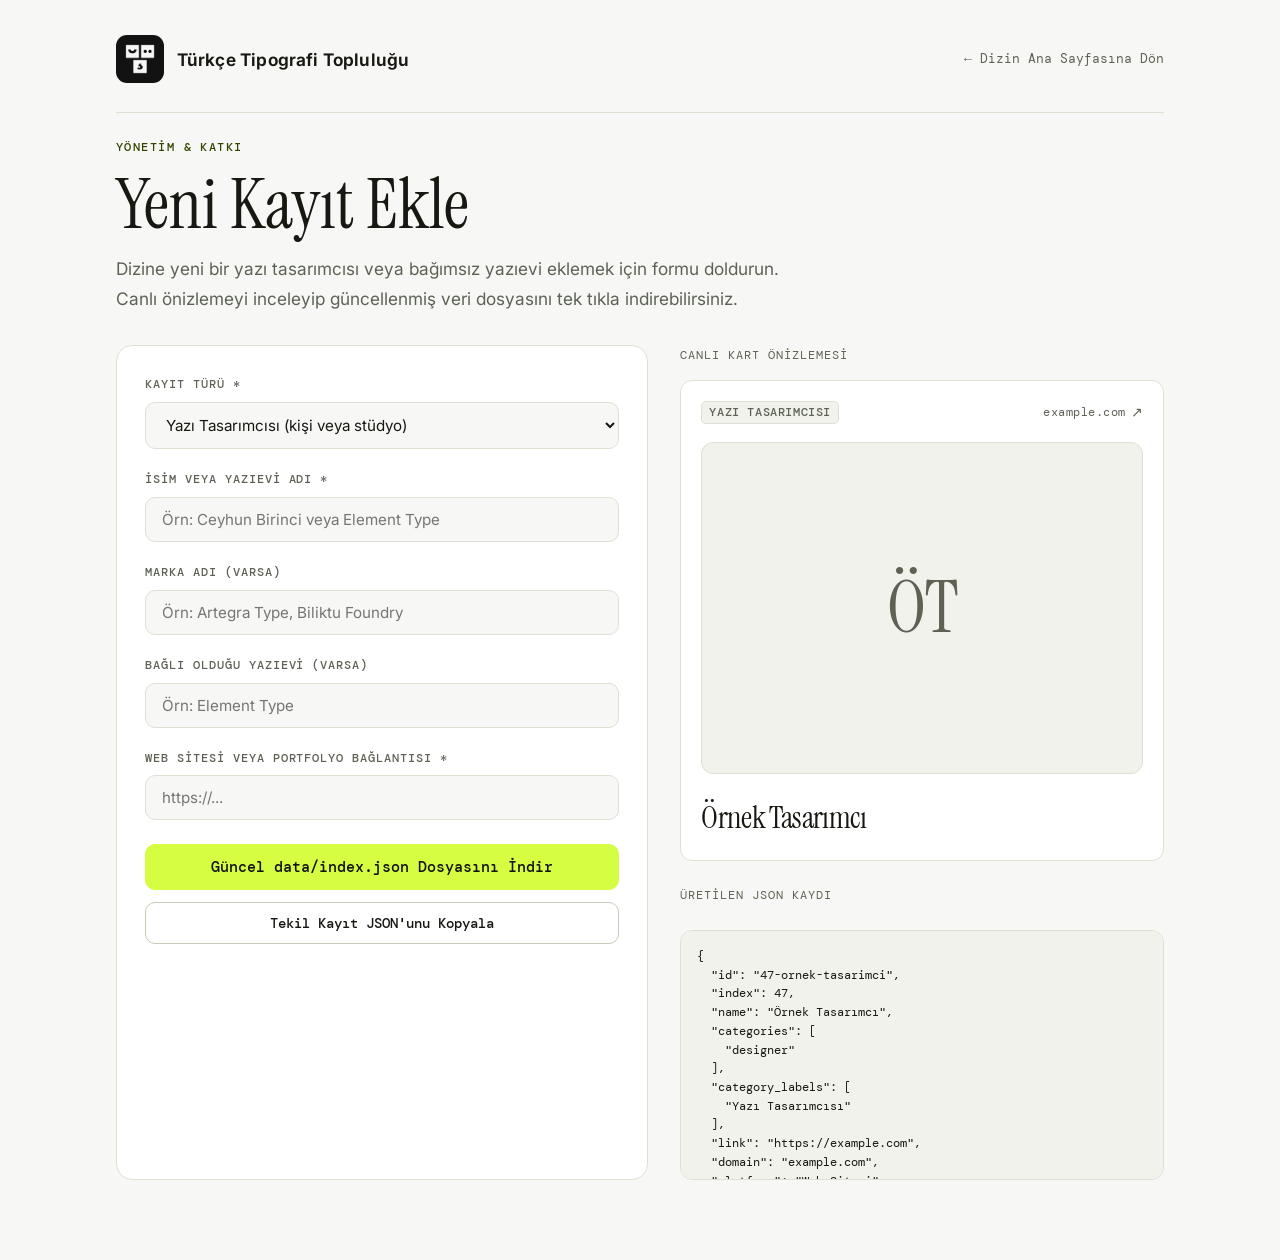
==== commit c213bfa6: "fix(data): 'I Dotless Type Foundry' ve 'Biliktu Foundry' marka isimleri guncellendi" ====
--- a/ekle.html
+++ b/ekle.html
@@ -228,7 +228,7 @@
             <div id="designer-fields">
               <div class="admin-form-group">
                 <label for="f-brand">Marka Adı (varsa)</label>
-                <input type="text" id="f-brand" class="admin-input" placeholder="Örn: Artegra Type, Biliktü Yazıevi">
+                <input type="text" id="f-brand" class="admin-input" placeholder="Örn: Artegra Type, Biliktu Foundry">
               </div>
 
               <div class="admin-form-group">
--- a/style.css
+++ b/style.css
@@ -415,7 +415,7 @@
 .dizin-hero {
   display: flex;
   flex-direction: column;
-  margin: .4rem 0 1.8rem;
+  margin: .4rem 0 2.75rem;
 }
 
 .dizin-hero-top {
@@ -797,7 +797,8 @@
   align-items: center;
   justify-content: space-between;
   gap: 1rem;
-  padding: .35rem 0 .75rem;
+  margin-top: .85rem;
+  padding: .95rem 0 1.1rem;
   font-family: "DM Mono", monospace;
   font-size: .82rem;
   color: var(--muted);
@@ -1552,7 +1553,7 @@
   }
 
   .dizin-hero {
-    margin-bottom: 1.5rem;
+    margin-bottom: 2.25rem;
   }
 
   .dizin-hero-top {
@@ -1624,7 +1625,7 @@
 @media (max-width: 480px) {
   .dizin-hero {
     padding: .7rem 0;
-    margin-bottom: 1rem;
+    margin-bottom: 2rem;
   }
 
   .dizin-h1 {
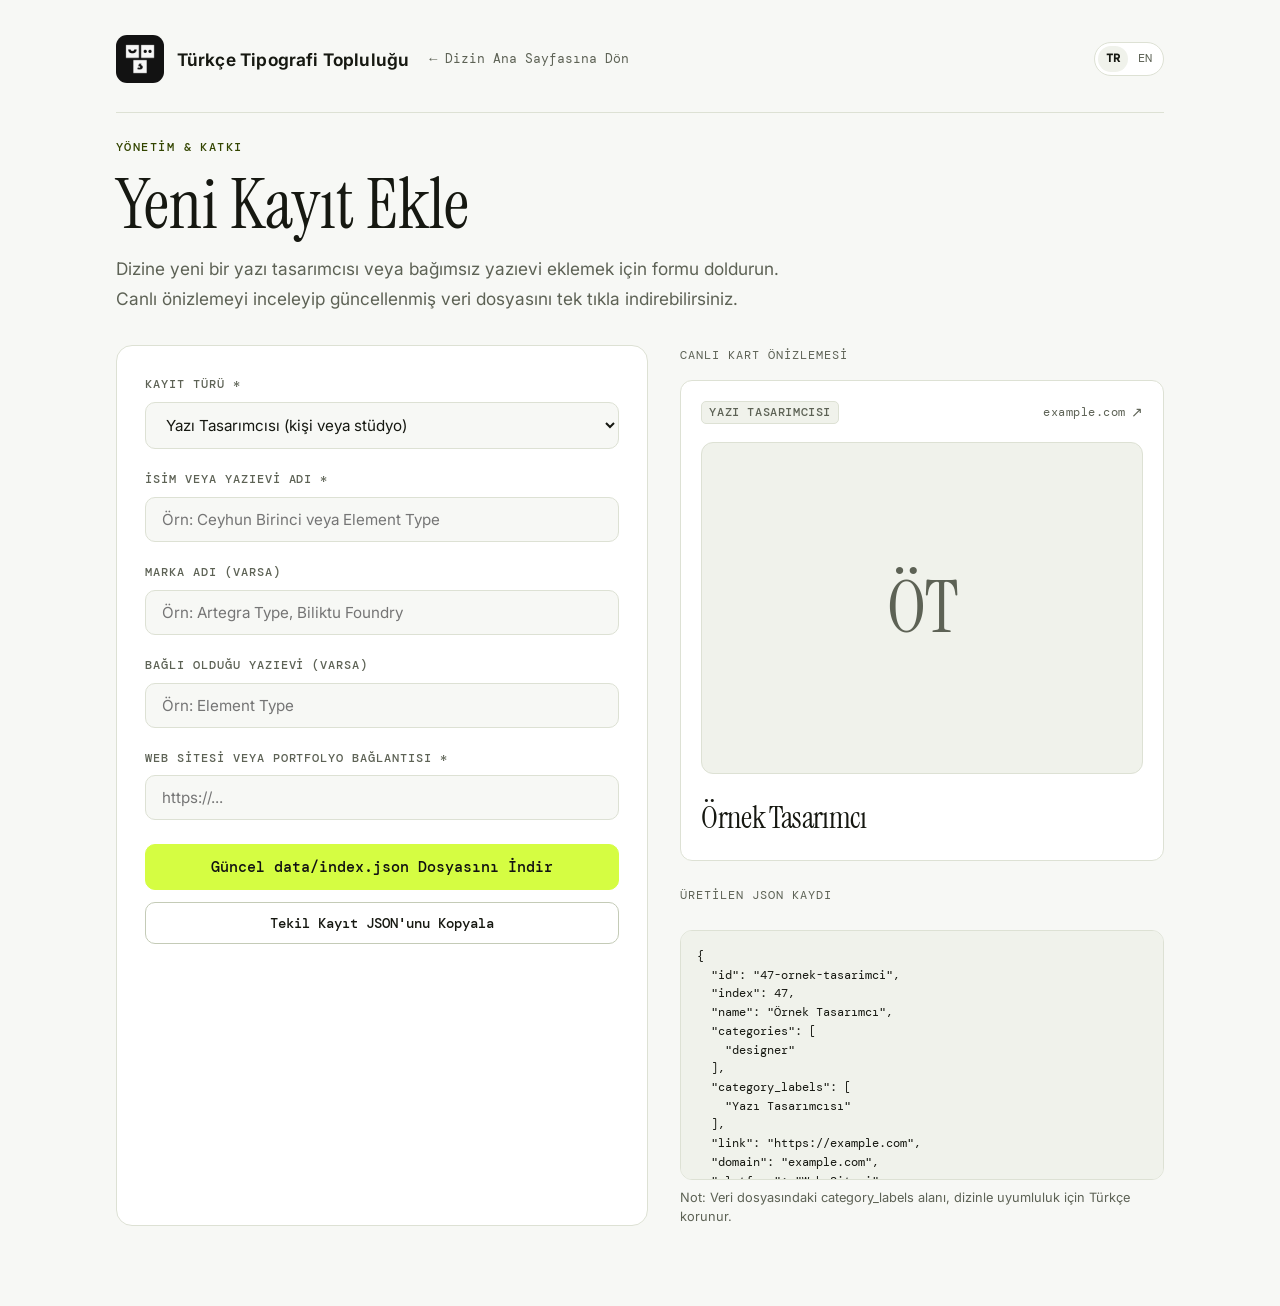
==== commit 07870244: "updated" ====
--- a/ekle.html
+++ b/ekle.html
@@ -4,12 +4,14 @@
   <meta charset="utf-8">
   <meta name="viewport" content="width=device-width, initial-scale=1">
   <meta name="robots" content="noindex">
+  <meta name="description" content="Türkçe Tipografi Topluluğu yazı tasarımcıları ve yazıevleri dizinine yeni kayıt önerin.">
   <title>Yeni Kayıt Ekle — Yazı Tasarımcıları ve Yazıevleri</title>
   <link rel="icon" type="image/png" href="logo.png">
   <link rel="preconnect" href="https://fonts.googleapis.com">
   <link rel="preconnect" href="https://fonts.gstatic.com" crossorigin>
   <link rel="stylesheet" href="https://fonts.googleapis.com/css2?family=DM+Mono:ital,wght@0,300;0,400;0,500;1,400&family=Instrument+Serif:ital@0;1&family=Inter:wght@400;500;600;700&display=swap">
   <link rel="stylesheet" href="style.css">
+  <script src="i18n.js?v=20261120"></script>
 
   <script>
     (() => {
@@ -168,6 +170,12 @@
       margin-top: .5rem;
       display: none;
     }
+    .admin-schema-note {
+      color: var(--muted);
+      font-size: .8rem;
+      line-height: 1.5;
+      margin: .5rem 0 0;
+    }
     @media (max-width: 820px) {
       .admin-grid {
         grid-template-columns: 1fr;
@@ -184,24 +192,30 @@
     <header class="archive-brand-header">
       <div class="brand-identity">
         <a href="./" class="brand-logo-link">
-          <img class="brand-logo" src="logo.png" alt="Logo" width="48" height="48">
+          <img class="brand-logo" src="logo.png" alt="Türkçe Tipografi Topluluğu logosu" data-i18n-alt="logo.alt" width="48" height="48">
         </a>
         <div>
           <div class="brand-name">Türkçe Tipografi Topluluğu</div>
         </div>
       </div>
       <nav class="brand-links">
-        <a href="./">← Dizin Ana Sayfasına Dön</a>
+        <a href="./" data-i18n="admin.back">← Dizin Ana Sayfasına Dön</a>
       </nav>
+      <div class="header-controls">
+        <div class="language-switcher" role="group" aria-label="Dil seçimi">
+          <button type="button" class="language-btn" data-language-option="tr" aria-pressed="true" aria-label="Türkçe seç" title="Türkçe seç" data-i18n-aria-label="language.tr" data-i18n-title="language.tr">TR</button>
+          <button type="button" class="language-btn" data-language-option="en" aria-pressed="false" aria-label="İngilizce seç" title="İngilizce seç" data-i18n-aria-label="language.en" data-i18n-title="language.en">EN</button>
+        </div>
+      </div>
     </header>
 
     <hr class="hero-rule">
 
     <main>
       <header class="hero-header">
-        <span class="hero-eyebrow">YÖNETİM &amp; KATKI</span>
-        <h1>Yeni Kayıt Ekle</h1>
-        <p class="hero-copy">
+        <span class="hero-eyebrow" data-i18n="admin.eyebrow">YÖNETİM &amp; KATKI</span>
+        <h1 data-i18n="admin.title">Yeni Kayıt Ekle</h1>
+        <p class="hero-copy" data-i18n="admin.intro">
           Dizine yeni bir yazı tasarımcısı veya bağımsız yazıevi eklemek için formu doldurun. Canlı önizlemeyi inceleyip güncellenmiş veri dosyasını tek tıkla indirebilirsiniz.
         </p>
       </header>
@@ -211,59 +225,59 @@
         <div class="admin-form-card">
           <form id="add-form" onsubmit="event.preventDefault();">
             <div class="admin-form-group">
-              <label for="f-category">Kayıt Türü *</label>
+              <label for="f-category" data-i18n="admin.category.label">Kayıt Türü *</label>
               <select id="f-category" class="admin-select">
-                <option value="designer" selected>Yazı Tasarımcısı (kişi veya stüdyo)</option>
-                <option value="foundry">Yazıevi (en az iki kişilik kurumsal yapı)</option>
+                <option value="designer" selected data-i18n="admin.category.designer">Yazı Tasarımcısı (kişi veya stüdyo)</option>
+                <option value="foundry" data-i18n="admin.category.foundry">Yazıevi (en az iki kişilik kurumsal yapı)</option>
               </select>
             </div>
 
             <div class="admin-form-group">
-              <label for="f-name">İsim veya Yazıevi Adı *</label>
-              <input type="text" id="f-name" class="admin-input" placeholder="Örn: Ceyhun Birinci veya Element Type" required>
+              <label for="f-name" data-i18n="admin.name.label">İsim veya Yazıevi Adı *</label>
+              <input type="text" id="f-name" class="admin-input" placeholder="Örn: Ceyhun Birinci veya Element Type" data-i18n-placeholder="admin.name.placeholder" required>
               <div id="name-error" class="admin-error-tip" role="status" aria-live="polite"></div>
             </div>
 
             <!-- Yazı Tasarımcısı Özel Alanları -->
             <div id="designer-fields">
               <div class="admin-form-group">
-                <label for="f-brand">Marka Adı (varsa)</label>
-                <input type="text" id="f-brand" class="admin-input" placeholder="Örn: Artegra Type, Biliktu Foundry">
+                <label for="f-brand" data-i18n="admin.brand.label">Marka Adı (varsa)</label>
+                <input type="text" id="f-brand" class="admin-input" placeholder="Örn: Artegra Type, Biliktu Foundry" data-i18n-placeholder="admin.brand.placeholder">
               </div>
 
               <div class="admin-form-group">
-                <label for="f-affiliation">Bağlı Olduğu Yazıevi (varsa)</label>
-                <input type="text" id="f-affiliation" class="admin-input" placeholder="Örn: Element Type">
+                <label for="f-affiliation" data-i18n="admin.affiliation.label">Bağlı Olduğu Yazıevi (varsa)</label>
+                <input type="text" id="f-affiliation" class="admin-input" placeholder="Örn: Element Type" data-i18n-placeholder="admin.affiliation.placeholder">
               </div>
             </div>
 
             <!-- Yazıevi Özel Alanları -->
             <div id="foundry-fields" style="display: none;">
               <div class="admin-form-group">
-                <label for="f-members">Üyeler (virgülle ayırın, en az 2 kişi) *</label>
-                <input type="text" id="f-members" class="admin-input" placeholder="Örn: İbrahim Kaçtıoğlu, Doğukan Karapınar">
-                <div id="members-error" class="admin-error-tip" role="status" aria-live="polite">
+                <label for="f-members" data-i18n="admin.members.label">Üyeler (virgülle ayırın, en az 2 kişi) *</label>
+                <input type="text" id="f-members" class="admin-input" placeholder="Örn: İbrahim Kaçtıoğlu, Doğukan Karapınar" data-i18n-placeholder="admin.members.placeholder">
+                <div id="members-error" class="admin-error-tip" role="status" aria-live="polite" data-i18n="admin.members.warning">
                   ⚠ Tek kişilik bir çalışma markası yazıevi sayılmaz. Tür olarak Yazı Tasarımcısı seçip markayı marka alanına yazın.
                 </div>
               </div>
             </div>
 
             <div class="admin-form-group">
-              <label for="f-link">Web Sitesi veya Portfolyo Bağlantısı *</label>
+              <label for="f-link" data-i18n="admin.link.label">Web Sitesi veya Portfolyo Bağlantısı *</label>
               <input type="url" id="f-link" class="admin-input" placeholder="https://..." required>
               <div id="link-error" class="admin-error-tip" role="status" aria-live="polite"></div>
             </div>
 
-            <div id="data-load-error" class="admin-error-tip" role="status" aria-live="polite" style="display: none; margin-bottom: 1rem;">
+            <div id="data-load-error" class="admin-error-tip" role="status" aria-live="polite" style="display: none; margin-bottom: 1rem;" data-i18n="admin.data.error">
               data/index.json yüklenemedi. Sayfayı yerel sunucuyla açın (ör. python3 -m http.server); aksi halde mevcut kayıtlar silinebilir.
             </div>
 
             <div class="admin-btn-group">
               <button type="button" id="btn-download-json" class="admin-btn-primary">
-                <span>Güncel data/index.json Dosyasını İndir</span>
+                <span data-i18n="admin.download">Güncel data/index.json Dosyasını İndir</span>
               </button>
               <button type="button" id="btn-copy-entry" class="admin-btn-secondary">
-                <span>Tekil Kayıt JSON'unu Kopyala</span>
+                <span data-i18n="admin.copy">Tekil Kayıt JSON'unu Kopyala</span>
               </button>
             </div>
 
@@ -273,13 +287,14 @@
 
         <!-- Live Preview -->
         <div class="preview-wrapper">
-          <div class="preview-header">Canlı Kart Önizlemesi</div>
+          <div class="preview-header" data-i18n="admin.preview.card">Canlı Kart Önizlemesi</div>
           <div id="card-preview">
             <!-- Dynamic Preview Card -->
           </div>
 
-          <div class="preview-header" style="margin-top: 1.5rem;">Üretilen JSON Kaydı</div>
+          <div class="preview-header" style="margin-top: 1.5rem;" data-i18n="admin.preview.json">Üretilen JSON Kaydı</div>
           <div id="json-preview" class="json-output-box"></div>
+          <p class="admin-schema-note" data-i18n="admin.preview.schemaNote">Not: Veri dosyasındaki category_labels alanı, dizinle uyumluluk için Türkçe korunur.</p>
         </div>
       </div>
     </main>
@@ -287,6 +302,7 @@
 
   <script>
     let existingData = null;
+    const t = (key, values) => window.TTTI18N.t(key, window.TTTI18N.getLanguage(), values);
 
     function escapeHtml(str) {
       if (str == null) return '';
@@ -341,9 +357,9 @@
       if (!existingData) {
         btnDownload.disabled = true;
         btnDownload.setAttribute('aria-disabled', 'true');
-        btnDownload.title = "data/index.json yüklenemediği için tam dosya indirme devre dışı bırakıldı.";
+        btnDownload.title = t("admin.data.disabled");
         if (loadErrorEl) {
-          loadErrorEl.textContent = "data/index.json yüklenemedi. Sayfayı yerel sunucuyla açın (ör. python3 -m http.server); aksi halde mevcut kayıtlar silinebilir.";
+          loadErrorEl.textContent = t("admin.data.error");
           loadErrorEl.style.display = 'block';
         }
       } else {
@@ -383,14 +399,14 @@
     }
 
     function detectPlatform(url) {
-      if (!url) return "Web Sitesi";
+      if (!url) return t("platform.website");
       const u = url.toLowerCase();
       if (u.includes("myfonts.com")) return "MyFonts";
       if (u.includes("behance.net")) return "Behance";
       if (u.includes("creativemarket.com")) return "Creative Market";
       if (u.includes("fonts.google.com")) return "Google Fonts";
       if (u.includes("gmk.org.tr")) return "GMK Sergi";
-      return "Web Sitesi";
+      return t("platform.website");
     }
 
     function getDomain(url) {
@@ -426,11 +442,11 @@
 
       // 1. İsim doğrulaması
       if (!rawName) {
-        errors.name = "İsim veya yazıevi adı boş olamaz.";
+        errors.name = t("admin.validation.nameEmpty");
       } else if (existingData && Array.isArray(existingData.items)) {
         const dupName = existingData.items.find(it => (it.name || '').trim().toLocaleLowerCase('tr-TR') === rawName.toLocaleLowerCase('tr-TR'));
         if (dupName) {
-          errors.name = `Bu isimde bir kayıt zaten mevcut: "${dupName.name}" (ID: ${dupName.id}).`;
+          errors.name = t("admin.validation.nameDuplicate", { name: dupName.name, id: dupName.id });
         }
       }
 
@@ -439,21 +455,21 @@
         const rawMembers = document.getElementById('f-members').value;
         const membersList = rawMembers.split(',').map(m => m.trim()).filter(Boolean);
         if (membersList.length < 2) {
-          errors.members = "Yazıevi için en az 2 üye girilmesi zorunludur. Tek kişilik çalışmalar için tür olarak Yazı Tasarımcısı seçip markayı marka alanına yazın.";
+          errors.members = t("admin.validation.members");
         }
       }
 
       // 3. Bağlantı (URL) doğrulaması
       if (!rawLink) {
-        errors.link = "Web sitesi veya portfolyo bağlantısı boş olamaz.";
+        errors.link = t("admin.validation.linkEmpty");
       } else if (!isValidHttpUrl(rawLink)) {
-        errors.link = "Geçerli bir http:// veya https:// bağlantı adresi girin.";
+        errors.link = t("admin.validation.linkInvalid");
       } else if (existingData && Array.isArray(existingData.items)) {
         const normLink = normalizeUrlForCompare(rawLink);
         if (normLink) {
           const dupLink = existingData.items.find(it => normalizeUrlForCompare(it.link) === normLink);
           if (dupLink) {
-            errors.link = `Bu bağlantı adresi zaten "${dupLink.name}" kaydında kullanılıyor (ID: ${dupLink.id}).`;
+            errors.link = t("admin.validation.linkDuplicate", { name: dupLink.name, id: dupLink.id });
           }
         }
       }
@@ -506,7 +522,7 @@
 
       // Yer tutucular ("Örnek Tasarımcı", "https://example.com", "Kurucu 1/2") YALNIZCA önizlemede görünür!
       // İndirilen veya kopyalanan JSON'a asla yazılmaz.
-      const name = forPreview ? (rawName || "Örnek Tasarımcı") : rawName;
+      const name = forPreview ? (rawName || t("admin.preview.name")) : rawName;
       let link = "";
       if (forPreview) {
         link = rawLink ? (rawLink.startsWith('http') ? rawLink : 'https://' + rawLink) : "https://example.com";
@@ -522,7 +538,7 @@
         const rawMembers = document.getElementById('f-members').value;
         const membersList = rawMembers.split(',').map(m => m.trim()).filter(Boolean);
         if (forPreview) {
-          members = membersList.length >= 2 ? membersList : (membersList.length > 0 ? membersList : ["Kurucu 1", "Kurucu 2"]);
+          members = membersList.length >= 2 ? membersList : (membersList.length > 0 ? membersList : [t("admin.preview.member1"), t("admin.preview.member2")]);
         } else {
           members = membersList;
         }
@@ -563,29 +579,29 @@
 
       const isFoundry = entry.categories && entry.categories.includes("foundry");
       const badgeHtml = isFoundry
-        ? `<span class="badge badge-foundry">Yazıevi</span>`
-        : `<span class="badge badge-designer">Yazı Tasarımcısı</span>`;
+        ? `<span class="badge badge-foundry">${t("badge.foundry")}</span>`
+        : `<span class="badge badge-designer">${t("badge.designer")}</span>`;
 
       let identityLineHtml = '';
       if (isFoundry && Array.isArray(entry.members) && entry.members.length > 0) {
         const escapedMembers = entry.members.map(m => escapeHtml(m)).join(' · ');
         identityLineHtml = `
           <div class="identity-line">
-            <span class="identity-label">Ekip</span>
+            <span class="identity-label">${t("identity.team")}</span>
             <span class="identity-val">${escapedMembers}</span>
           </div>
         `;
       } else if (entry.brand) {
         identityLineHtml = `
           <div class="identity-line">
-            <span class="identity-label">Marka</span>
+            <span class="identity-label">${t("identity.brand")}</span>
             <span class="identity-val">${escapeHtml(entry.brand)}</span>
           </div>
         `;
       } else if (entry.affiliation) {
         identityLineHtml = `
           <div class="identity-line">
-            <span class="identity-label">Yazıevi</span>
+            <span class="identity-label">${t("identity.foundry")}</span>
             <span class="identity-val">${escapeHtml(entry.affiliation)}</span>
           </div>
         `;
@@ -640,28 +656,28 @@
     document.getElementById('btn-copy-entry').addEventListener('click', () => {
       const validation = validateForm(true);
       if (!validation.valid) {
-        showNotif("⚠ Lütfen formdaki hataları düzelttikten sonra tekrar deneyin.", true);
+        showNotif("admin.notification.fixErrors", true);
         return;
       }
 
       const entry = buildCurrentEntry(false);
       navigator.clipboard.writeText(JSON.stringify(entry, null, 2)).then(() => {
-        showNotif("✓ Tekil JSON kaydı panoya kopyalandı!");
+        showNotif("admin.notification.copied");
       }).catch(() => {
-        showNotif("⚠ Panoya kopyalama başarısız oldu. Lütfen tarayıcı izinlerini kontrol edin.", true);
+        showNotif("admin.notification.copyFailed", true);
       });
     });
 
     // Download updated data/index.json
     document.getElementById('btn-download-json').addEventListener('click', () => {
       if (!existingData) {
-        showNotif("⚠ data/index.json yüklenemedi. Sayfayı yerel sunucuyla açın (ör. python3 -m http.server); aksi halde mevcut kayıtlar silinebilir.", true);
+        showNotif("admin.data.error", true);
         return;
       }
 
       const validation = validateForm(true);
       if (!validation.valid) {
-        showNotif("⚠ Lütfen formdaki hataları düzelttikten sonra tekrar deneyin.", true);
+        showNotif("admin.notification.fixErrors", true);
         return;
       }
 
@@ -682,12 +698,13 @@
       a.click();
       document.body.removeChild(a);
 
-      showNotif("✓ 'index.json' indirildi! Dosyayı projedeki 'data/' klasörünün içine taşıyın. Ardından `python3 add.py --update-jsonld` ve `python3 add.py --check` çalıştırın.");
+      showNotif("admin.notification.downloaded");
     });
 
-    function showNotif(msg, isError = false) {
+    function showNotif(messageKey, isError = false) {
       const el = document.getElementById('notif');
-      el.textContent = msg;
+      el.dataset.translationKey = messageKey;
+      el.textContent = t(messageKey);
       if (isError) {
         el.style.background = 'var(--danger-bg)';
         el.style.color = 'var(--danger)';
@@ -701,7 +718,19 @@
       setTimeout(() => { el.style.display = 'none'; }, 8000);
     }
 
+    window.addEventListener("ttti:languagechange", () => {
+      const hasVisibleErrors = document.querySelector('[aria-invalid="true"]');
+      if (hasVisibleErrors) validateForm(true);
+      const loadErrorEl = document.getElementById('data-load-error');
+      if (loadErrorEl && loadErrorEl.style.display === 'block') loadErrorEl.textContent = t("admin.data.error");
+      const notif = document.getElementById('notif');
+      if (notif && notif.style.display === 'block' && notif.dataset.translationKey) {
+        notif.textContent = t(notif.dataset.translationKey);
+      }
+      updatePreview();
+    });
+
     init();
   </script>
 </body>
-</html>+</html>
--- a/style.css
+++ b/style.css
@@ -265,6 +265,49 @@
   color: var(--link);
 }
 
+.header-controls {
+  display: flex;
+  align-items: center;
+  gap: .3rem;
+  margin-left: auto;
+  flex: 0 0 auto;
+}
+
+.language-switcher {
+  display: inline-flex;
+  align-items: center;
+  gap: 2px;
+  height: 34px;
+  padding: 3px;
+  border: 1px solid var(--line);
+  border-radius: 999px;
+  background: var(--surface);
+}
+
+.language-btn {
+  min-width: 30px;
+  height: 26px;
+  padding: 0 .35rem;
+  border: 0;
+  border-radius: 999px;
+  background: transparent;
+  color: var(--muted);
+  font-family: "DM Mono", monospace;
+  font-size: .72rem;
+  line-height: 1;
+  cursor: pointer;
+}
+
+.language-btn:hover {
+  color: var(--ink);
+}
+
+.language-btn.active {
+  background: var(--surface-subtle);
+  color: var(--ink);
+  font-weight: 600;
+}
+
 .theme-toggle-btn {
   display: grid;
   place-items: center;
@@ -763,8 +806,8 @@
 }
 
 .strip-letter-btn {
-  min-width: 28px;
-  height: 28px;
+  min-width: 40px;
+  height: 40px;
   padding: 0 .4rem;
   border-radius: 6px;
   border: 1px solid var(--line);
@@ -1546,7 +1589,7 @@
     position: relative;
   }
 
-  .theme-toggle-btn {
+  .header-controls {
     position: absolute;
     top: 4px;
     right: 0;
